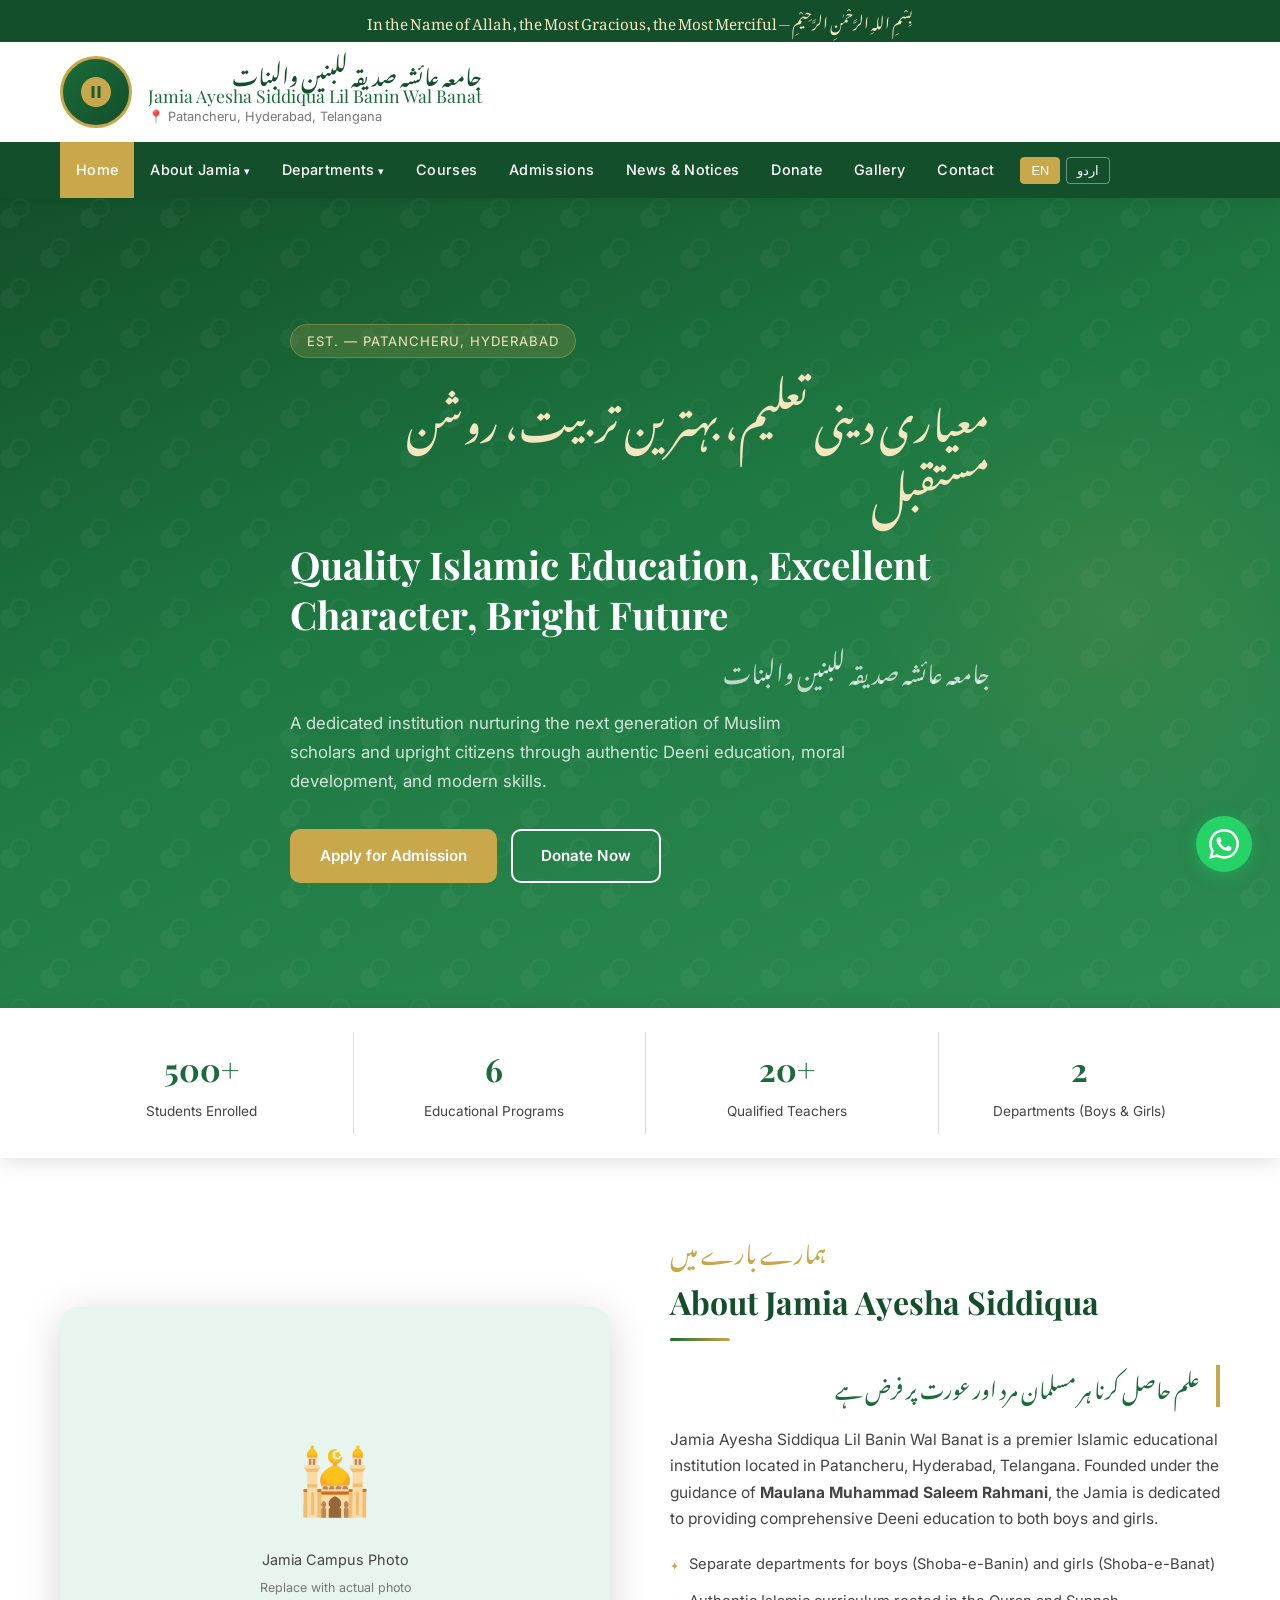
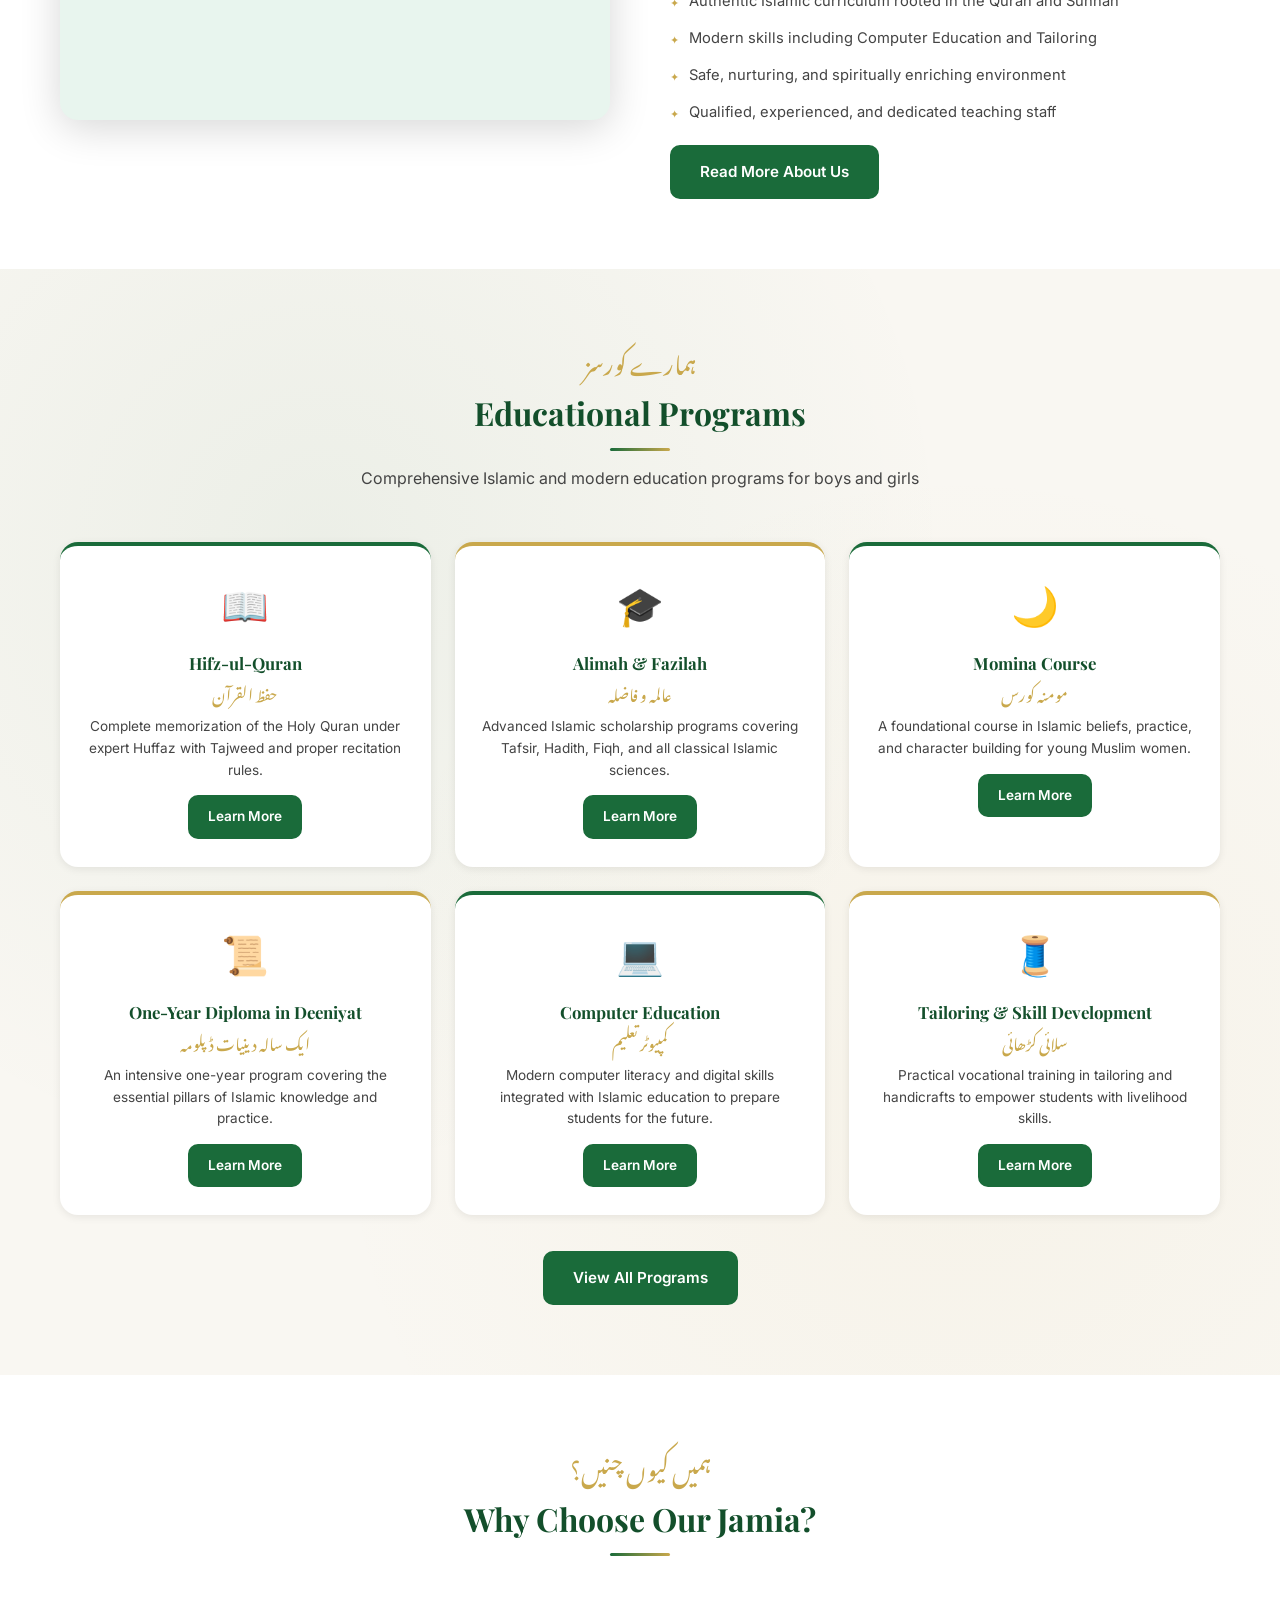
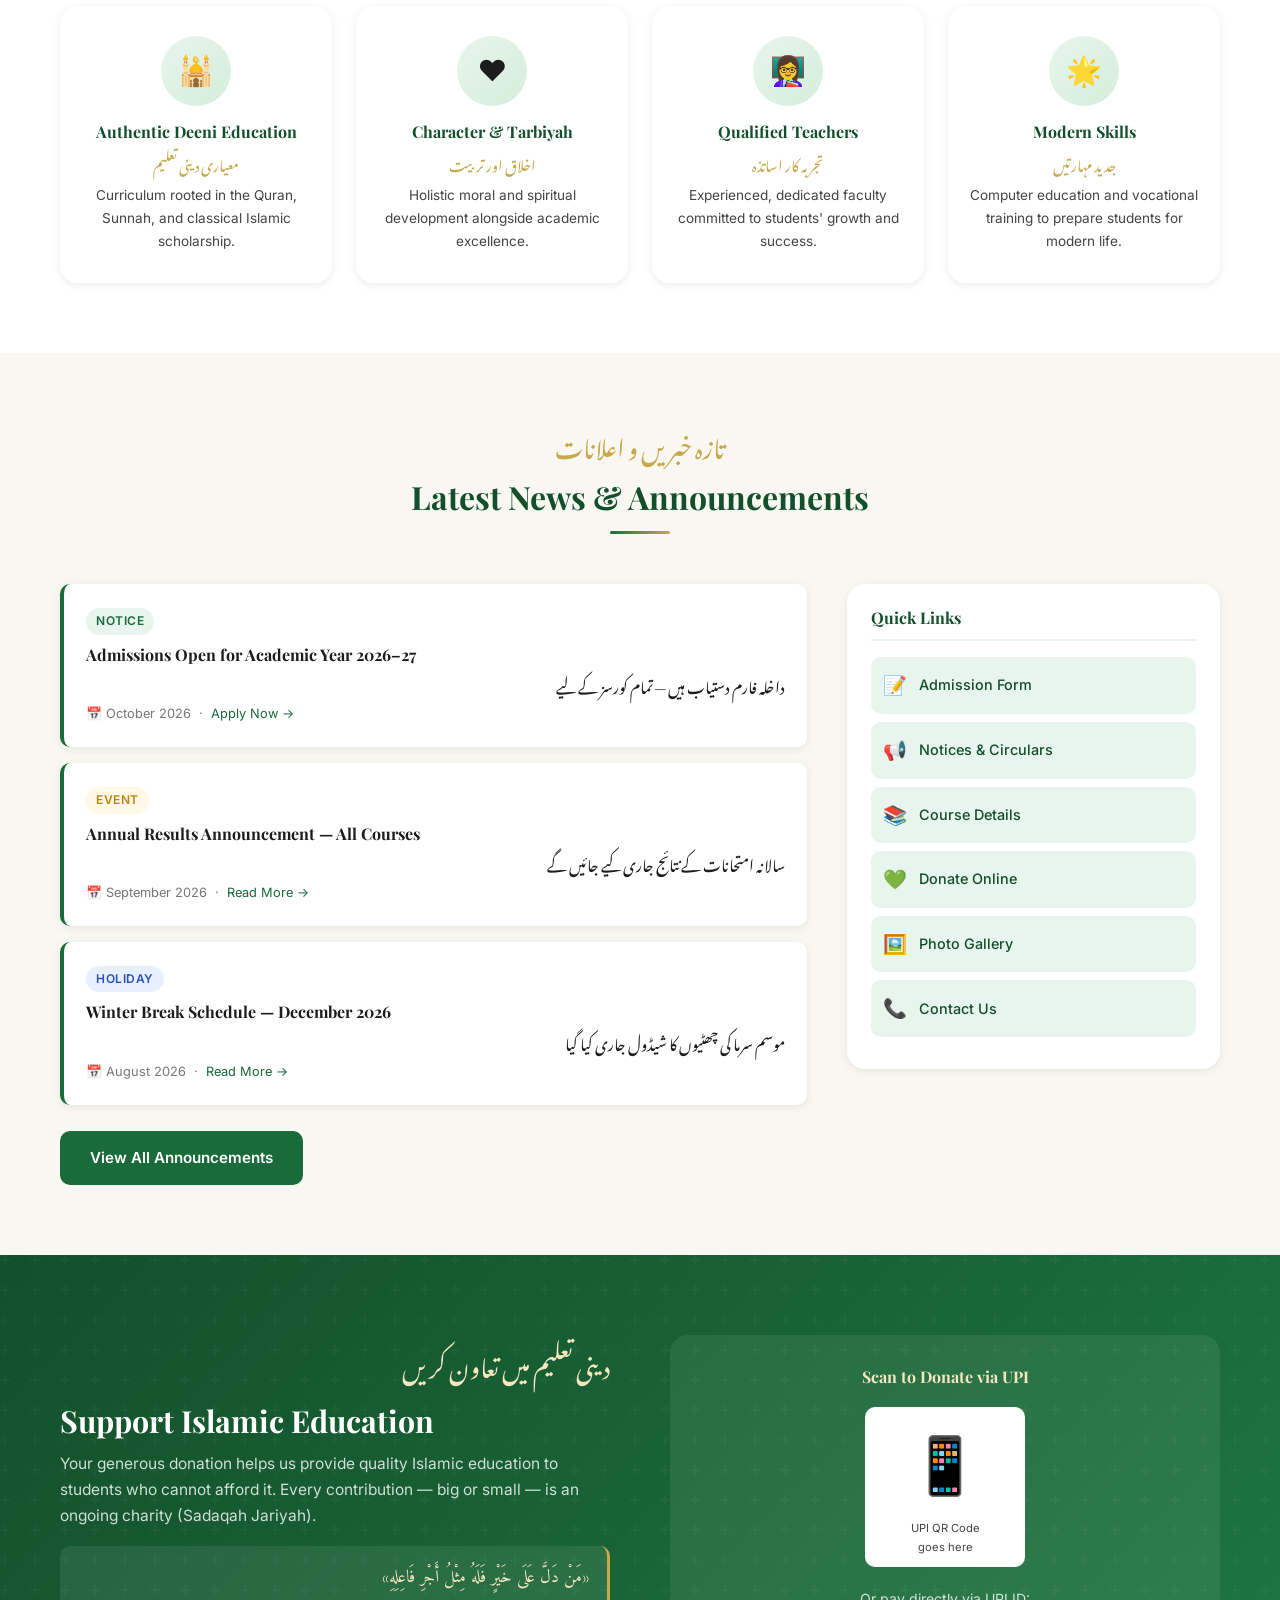
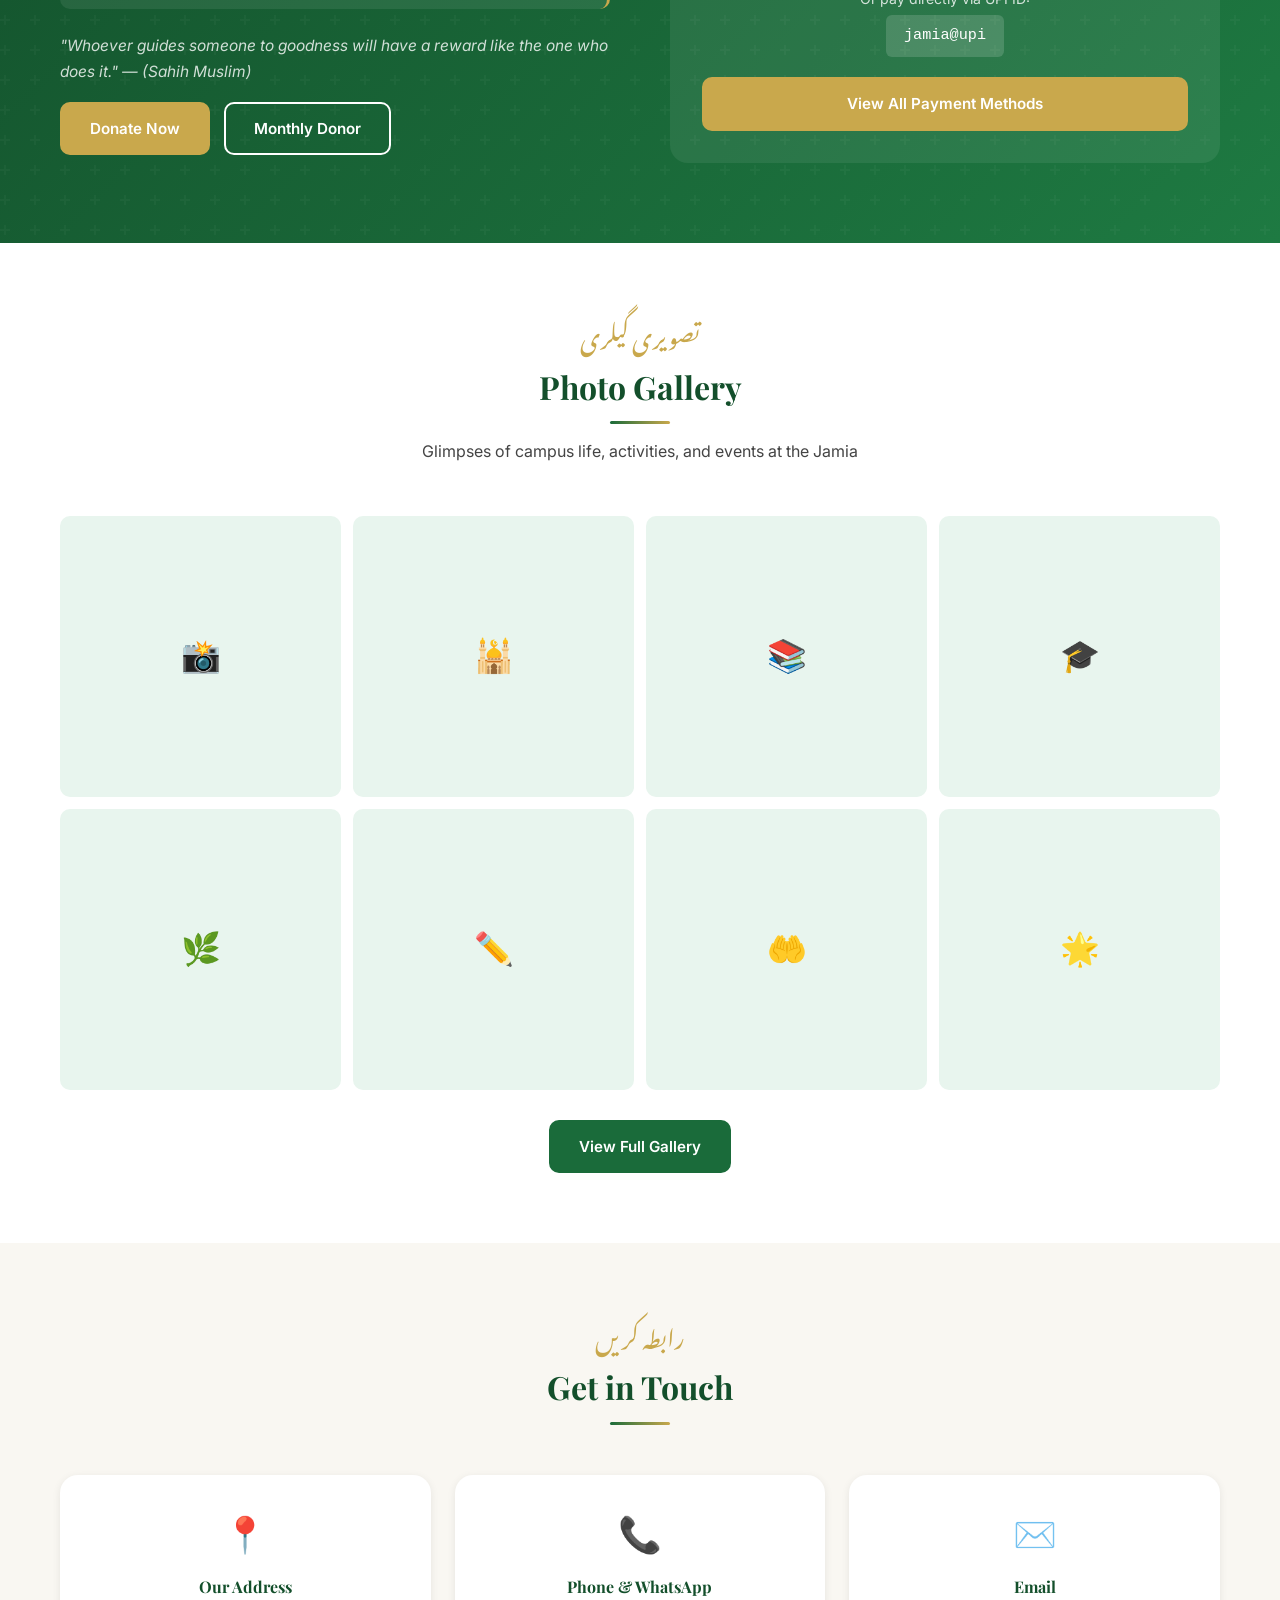
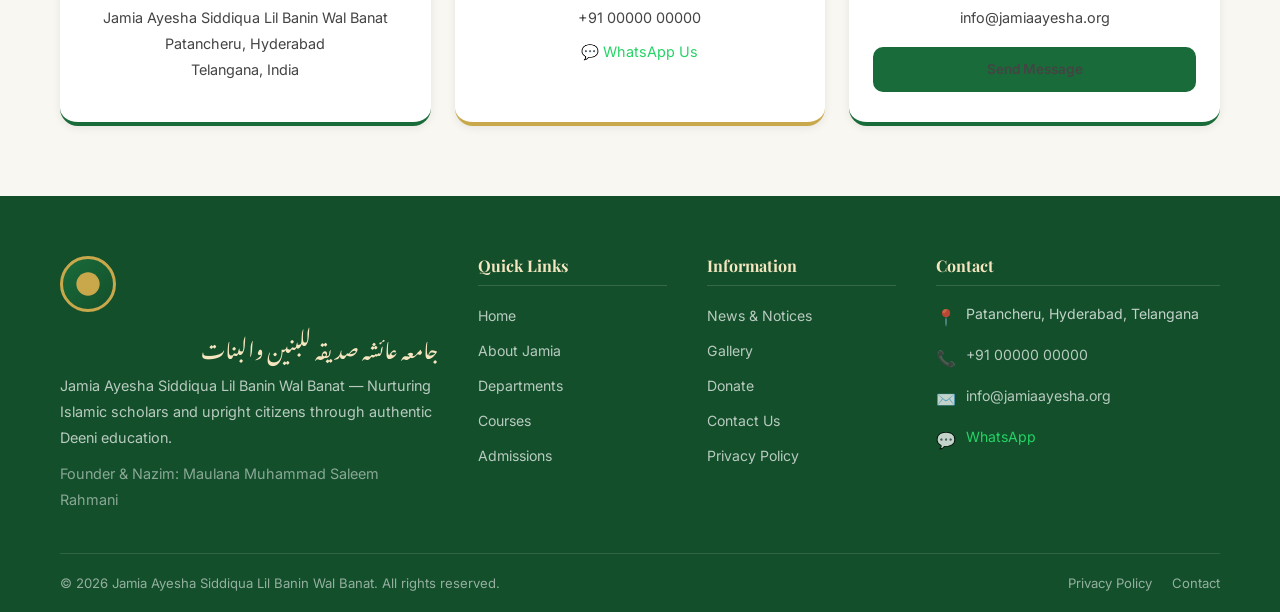
==== index.html @ 49579699 "feat: initial build — Jamia Ayesha Siddiqua complete static website" ====
<!DOCTYPE html>
<html lang="en">
<head>
  <meta charset="UTF-8" />
  <meta name="viewport" content="width=device-width, initial-scale=1.0" />
  <meta name="description" content="Jamia Ayesha Siddiqua Lil Banin Wal Banat — Islamic educational institution in Patancheru, Hyderabad, Telangana. Hifz, Alimah, Fazilah, Diploma courses for boys and girls." />
  <meta name="keywords" content="Jamia Ayesha Siddiqua, Islamic school Hyderabad, Hifz Quran, Alimah course, Fazilah, Patancheru madrasa" />
  <title>Jamia Ayesha Siddiqua | جامعہ عائشہ صدیقہ — Patancheru, Hyderabad</title>
  <link rel="stylesheet" href="css/style.css" />
  <style>
    /* ---- HERO ---- */
    .hero {
      min-height: 90vh;
      background: linear-gradient(160deg, var(--green-dark) 0%, #1e7a42 45%, #2d8a52 100%);
      display: flex;
      align-items: center;
      position: relative;
      overflow: hidden;
    }
    .hero::before {
      content: '';
      position: absolute;
      inset: 0;
      background-image: url("data:image/svg+xml,%3Csvg width='80' height='80' viewBox='0 0 80 80' xmlns='http://www.w3.org/2000/svg'%3E%3Cg fill='none' fill-rule='evenodd'%3E%3Cg fill='%23ffffff' fill-opacity='0.04'%3E%3Cpath d='M50 50c0-5.523 4.477-10 10-10s10 4.477 10 10-4.477 10-10 10c0 5.523-4.477 10-10 10s-10-4.477-10-10 4.477-10 10-10zM10 10c0-5.523 4.477-10 10-10s10 4.477 10 10-4.477 10-10 10c0 5.523-4.477 10-10 10S0 25.523 0 20s4.477-10 10-10zm10 8c4.418 0 8-3.582 8-8s-3.582-8-8-8-8 3.582-8 8 3.582 8 8 8zm40 40c4.418 0 8-3.582 8-8s-3.582-8-8-8-8 3.582-8 8 3.582 8 8 8z'/%3E%3C/g%3E%3C/g%3E%3C/svg%3E");
    }
    .hero-decor {
      position: absolute;
      right: -80px;
      top: 50%;
      transform: translateY(-50%);
      width: 500px;
      height: 500px;
      border-radius: 50%;
      background: radial-gradient(circle, rgba(201,168,76,0.12) 0%, transparent 70%);
      pointer-events: none;
    }
    .hero-content {
      position: relative;
      z-index: 1;
      max-width: 700px;
    }
    .hero-badge {
      display: inline-block;
      background: rgba(201,168,76,0.2);
      color: var(--gold-light);
      border: 1px solid rgba(201,168,76,0.4);
      padding: 5px 16px;
      border-radius: 20px;
      font-size: 0.82rem;
      letter-spacing: 1px;
      text-transform: uppercase;
      margin-bottom: 20px;
    }
    .hero-urdu {
      font-family: var(--font-urdu);
      font-size: clamp(1.6rem, 4vw, 2.6rem);
      color: var(--gold-light);
      direction: rtl;
      line-height: 1.8;
      display: block;
      margin-bottom: 12px;
    }
    .hero h1 {
      font-size: clamp(1.5rem, 3.5vw, 2.4rem);
      color: var(--white);
      margin-bottom: 8px;
      font-family: var(--font-heading);
    }
    .hero-name-urdu {
      font-family: var(--font-urdu);
      font-size: clamp(1.1rem, 2.5vw, 1.5rem);
      color: rgba(255,255,255,0.7);
      direction: rtl;
      display: block;
      margin-bottom: 20px;
    }
    .hero p {
      color: rgba(255,255,255,0.8);
      font-size: 1.05rem;
      margin-bottom: 32px;
      max-width: 560px;
      line-height: 1.75;
    }
    .hero-actions { display: flex; gap: 14px; flex-wrap: wrap; }

    /* ---- STATS BAR ---- */
    .stats-bar {
      background: var(--white);
      box-shadow: var(--shadow-md);
      padding: 24px 0;
      position: relative;
      z-index: 2;
    }
    .stats-grid {
      display: grid;
      grid-template-columns: repeat(4, 1fr);
      gap: 10px;
      text-align: center;
    }
    .stat-item { padding: 10px; }
    .stat-number {
      font-family: var(--font-heading);
      font-size: 2rem;
      color: var(--green);
      font-weight: 700;
      display: block;
    }
    .stat-label { font-size: 0.85rem; color: var(--text-mid); }
    .stat-item + .stat-item {
      border-left: 1px solid var(--border);
    }

    /* ---- ABOUT SNIPPET ---- */
    .about-grid {
      display: grid;
      grid-template-columns: 1fr 1fr;
      gap: 60px;
      align-items: center;
    }
    .about-img-wrap {
      border-radius: var(--radius-lg);
      overflow: hidden;
      box-shadow: var(--shadow-lg);
      aspect-ratio: 4/3;
      background: var(--green-light);
      display: flex;
      align-items: center;
      justify-content: center;
      position: relative;
    }
    .about-img-placeholder {
      text-align: center;
      color: var(--green);
    }
    .about-img-placeholder span { font-size: 4rem; display: block; margin-bottom: 12px; }
    .about-img-placeholder p { font-size: 0.9rem; color: var(--text-mid); }
    .about-text .urdu-quote {
      font-family: var(--font-urdu);
      font-size: 1.3rem;
      color: var(--green);
      direction: rtl;
      border-right: 4px solid var(--gold);
      padding-right: 16px;
      margin-bottom: 20px;
      line-height: 2;
    }
    .about-text h2 { margin-bottom: 16px; color: var(--green-dark); }
    .about-text p { color: var(--text-mid); margin-bottom: 16px; font-size: 0.97rem; }
    .about-points { margin: 20px 0; }
    .about-points li {
      display: flex;
      align-items: flex-start;
      gap: 10px;
      margin-bottom: 12px;
      font-size: 0.92rem;
      color: var(--text-mid);
    }
    .about-points li::before {
      content: '✦';
      color: var(--gold);
      font-size: 0.7rem;
      margin-top: 5px;
      flex-shrink: 0;
    }

    /* ---- COURSES ---- */
    .courses-grid {
      display: grid;
      grid-template-columns: repeat(3, 1fr);
      gap: 24px;
    }
    .course-card {
      background: var(--white);
      border-radius: var(--radius-lg);
      padding: 28px 24px;
      box-shadow: var(--shadow-sm);
      border-top: 4px solid var(--green);
      transition: transform var(--transition), box-shadow var(--transition);
      text-align: center;
    }
    .course-card:hover {
      transform: translateY(-6px);
      box-shadow: var(--shadow-md);
    }
    .course-card:nth-child(even) { border-top-color: var(--gold); }
    .course-icon {
      font-size: 2.4rem;
      margin-bottom: 14px;
      display: block;
    }
    .course-card h3 { font-size: 1.05rem; color: var(--green-dark); margin-bottom: 4px; }
    .course-card .urdu-name {
      font-family: var(--font-urdu);
      font-size: 1rem;
      color: var(--gold);
      direction: rtl;
      display: block;
      margin-bottom: 10px;
    }
    .course-card p { font-size: 0.85rem; color: var(--text-mid); line-height: 1.6; }

    /* ---- WHY CHOOSE US ---- */
    .why-grid {
      display: grid;
      grid-template-columns: repeat(4, 1fr);
      gap: 24px;
    }
    .why-card {
      text-align: center;
      padding: 30px 20px;
      border-radius: var(--radius-lg);
      background: var(--white);
      box-shadow: var(--shadow-sm);
      transition: transform var(--transition);
    }
    .why-card:hover { transform: translateY(-4px); }
    .why-icon {
      width: 70px;
      height: 70px;
      border-radius: 50%;
      background: linear-gradient(135deg, var(--green-light), #d4edda);
      display: flex;
      align-items: center;
      justify-content: center;
      margin: 0 auto 16px;
      font-size: 1.8rem;
    }
    .why-card h3 { font-size: 1rem; color: var(--green-dark); margin-bottom: 8px; }
    .why-card .urdu-label {
      font-family: var(--font-urdu);
      font-size: 0.9rem;
      color: var(--gold);
      direction: rtl;
      display: block;
      margin-bottom: 8px;
    }
    .why-card p { font-size: 0.85rem; color: var(--text-mid); }

    /* ---- UPDATES ---- */
    .updates-layout {
      display: grid;
      grid-template-columns: 2fr 1fr;
      gap: 40px;
      align-items: start;
    }
    .news-list { display: flex; flex-direction: column; gap: 16px; }
    .sidebar-box {
      background: var(--white);
      border-radius: var(--radius-lg);
      padding: 24px;
      box-shadow: var(--shadow-sm);
      position: sticky;
      top: 100px;
    }
    .sidebar-box h3 {
      font-size: 1rem;
      color: var(--green-dark);
      margin-bottom: 16px;
      padding-bottom: 10px;
      border-bottom: 2px solid var(--green-light);
    }
    .quick-link {
      display: flex;
      align-items: center;
      gap: 12px;
      padding: 12px;
      border-radius: var(--radius);
      margin-bottom: 8px;
      background: var(--green-light);
      color: var(--green-dark);
      font-size: 0.9rem;
      font-weight: 500;
      transition: all var(--transition);
    }
    .quick-link:hover { background: var(--green); color: var(--white); }
    .quick-link .ql-icon { font-size: 1.2rem; }

    /* ---- DONATION ---- */
    .donation-section {
      background: linear-gradient(135deg, var(--green-dark) 0%, #1e7a42 100%);
      padding: 80px 0;
      position: relative;
      overflow: hidden;
    }
    .donation-section::before {
      content: '';
      position: absolute;
      inset: 0;
      background-image: url("data:image/svg+xml,%3Csvg width='60' height='60' viewBox='0 0 60 60' xmlns='http://www.w3.org/2000/svg'%3E%3Cg fill='none' fill-rule='evenodd'%3E%3Cg fill='%23ffffff' fill-opacity='0.03'%3E%3Cpath d='M36 34v-4h-2v4h-4v2h4v4h2v-4h4v-2h-4zm0-30V0h-2v4h-4v2h4v4h2V6h4V4h-4zM6 34v-4H4v4H0v2h4v4h2v-4h4v-2H6zM6 4V0H4v4H0v2h4v4h2V6h4V4H6z'/%3E%3C/g%3E%3C/g%3E%3C/svg%3E");
    }
    .donation-inner {
      display: grid;
      grid-template-columns: 1fr 1fr;
      gap: 60px;
      align-items: center;
      position: relative;
    }
    .donation-text h2 { color: var(--white); font-size: 1.9rem; margin-bottom: 10px; }
    .donation-text .urdu-heading {
      font-family: var(--font-urdu);
      font-size: 1.5rem;
      color: var(--gold-light);
      direction: rtl;
      display: block;
      margin-bottom: 18px;
    }
    .donation-text p { color: rgba(255,255,255,0.8); margin-bottom: 16px; font-size: 0.97rem; }
    .donation-text .hadith {
      font-family: var(--font-arabic);
      font-size: 1.1rem;
      color: var(--gold-light);
      direction: rtl;
      background: rgba(255,255,255,0.08);
      padding: 14px 18px;
      border-radius: var(--radius);
      border-right: 3px solid var(--gold);
      margin-bottom: 24px;
      line-height: 2;
    }
    .donation-options {
      display: flex;
      flex-direction: column;
      align-items: center;
      gap: 20px;
      background: rgba(255,255,255,0.07);
      border-radius: var(--radius-lg);
      padding: 32px;
    }
    .donation-options h3 { color: var(--gold-light); font-size: 1rem; text-align: center; }
    .qr-box {
      width: 160px;
      height: 160px;
      background: var(--white);
      border-radius: var(--radius);
      display: flex;
      flex-direction: column;
      align-items: center;
      justify-content: center;
      padding: 10px;
      gap: 6px;
    }
    .qr-box span { font-size: 3.5rem; }
    .qr-box p { font-size: 0.7rem; color: var(--text-mid); text-align: center; }
    .upi-row {
      text-align: center;
      color: rgba(255,255,255,0.8);
      font-size: 0.88rem;
    }
    .upi-id-display {
      background: rgba(255,255,255,0.15);
      padding: 8px 18px;
      border-radius: 6px;
      font-size: 0.95rem;
      color: var(--white);
      display: inline-block;
      margin-top: 4px;
      font-family: monospace;
    }

    /* ---- GALLERY PREVIEW ---- */
    .gallery-preview {
      display: grid;
      grid-template-columns: repeat(4, 1fr);
      gap: 12px;
    }
    .gp-item {
      border-radius: var(--radius);
      overflow: hidden;
      aspect-ratio: 1;
      background: var(--green-light);
      display: flex;
      align-items: center;
      justify-content: center;
      font-size: 2rem;
      color: var(--green);
      transition: transform var(--transition);
    }
    .gp-item:hover { transform: scale(1.04); }

    /* ---- CONTACT SNIPPET ---- */
    .contact-grid {
      display: grid;
      grid-template-columns: repeat(3, 1fr);
      gap: 24px;
    }
    .contact-card {
      text-align: center;
      padding: 30px 24px;
      border-radius: var(--radius-lg);
      background: var(--white);
      box-shadow: var(--shadow-sm);
      border-bottom: 4px solid var(--green);
    }
    .contact-card:nth-child(2) { border-bottom-color: var(--gold); }
    .contact-icon { font-size: 2.2rem; margin-bottom: 12px; display: block; }
    .contact-card h3 { font-size: 1rem; color: var(--green-dark); margin-bottom: 8px; }
    .contact-card p, .contact-card a {
      font-size: 0.9rem;
      color: var(--text-mid);
      display: block;
      line-height: 1.8;
    }
    .contact-card a:hover { color: var(--green); }

    /* Responsive overrides */
    @media (max-width: 1024px) {
      .courses-grid { grid-template-columns: repeat(2, 1fr); }
      .why-grid { grid-template-columns: repeat(2, 1fr); }
      .gallery-preview { grid-template-columns: repeat(3, 1fr); }
    }
    @media (max-width: 768px) {
      .hero { min-height: auto; padding: 60px 0; }
      .stats-grid { grid-template-columns: repeat(2, 1fr); }
      .stat-item + .stat-item { border-left: none; }
      .stat-item:nth-child(odd) { border-right: 1px solid var(--border); }
      .about-grid { grid-template-columns: 1fr; }
      .about-img-wrap { aspect-ratio: 16/9; }
      .courses-grid { grid-template-columns: 1fr; }
      .why-grid { grid-template-columns: 1fr 1fr; }
      .updates-layout { grid-template-columns: 1fr; }
      .donation-inner { grid-template-columns: 1fr; }
      .gallery-preview { grid-template-columns: repeat(2, 1fr); }
      .contact-grid { grid-template-columns: 1fr; }
    }
    @media (max-width: 480px) {
      .hero-actions { flex-direction: column; }
      .stats-grid { grid-template-columns: 1fr 1fr; }
      .why-grid { grid-template-columns: 1fr; }
    }
  </style>
</head>
<body>

<!-- ============================================================
     SITE HEADER
     ============================================================ -->
<header class="site-header">
  <div class="header-top">
    <p>بِسْمِ اللهِ الرَّحْمٰنِ الرَّحِيْمِ — In the Name of Allah, the Most Gracious, the Most Merciful</p>
  </div>
  <div class="container">
    <div class="header-brand">
      <a href="index.html" class="brand-logo">
        <div class="logo-placeholder">
          <!-- Replace with: <img src="images/logo.png" alt="Jamia Logo" class="logo-img"> -->
          <svg viewBox="0 0 24 24" xmlns="http://www.w3.org/2000/svg">
            <path d="M12 2C6.48 2 2 6.48 2 12s4.48 10 10 10 10-4.48 10-10S17.52 2 12 2zm-1 14H9V8h2v8zm4 0h-2V8h2v8z"/>
          </svg>
        </div>
        <div class="brand-text">
          <span class="name-urdu">جامعہ عائشہ صدیقہ للبنین والبنات</span>
          <span class="name-en">Jamia Ayesha Siddiqua Lil Banin Wal Banat</span>
          <span class="location">📍 Patancheru, Hyderabad, Telangana</span>
        </div>
      </a>
    </div>
  </div>
  <nav class="main-nav">
    <div class="container nav-inner">
      <ul class="nav-list" id="navList">
        <li><a href="index.html" class="active">Home</a></li>
        <li class="has-dropdown">
          <a href="about.html">About Jamia</a>
          <ul class="dropdown">
            <li><a href="about.html#intro">Introduction</a></li>
            <li><a href="about.html#mission">Mission & Vision</a></li>
            <li><a href="about.html#leadership">Leadership</a></li>
          </ul>
        </li>
        <li class="has-dropdown">
          <a href="departments.html">Departments</a>
          <ul class="dropdown">
            <li><a href="departments.html#banin">Shoba-e-Banin (Boys)</a></li>
            <li><a href="departments.html#banat">Shoba-e-Banat (Girls)</a></li>
          </ul>
        </li>
        <li><a href="courses.html">Courses</a></li>
        <li><a href="admissions.html">Admissions</a></li>
        <li><a href="news.html">News & Notices</a></li>
        <li><a href="donations.html">Donate</a></li>
        <li><a href="gallery.html">Gallery</a></li>
        <li><a href="contact.html">Contact</a></li>
        <div class="lang-switcher">
          <button class="lang-btn active" onclick="setLang('en')">EN</button>
          <button class="lang-btn" onclick="setLang('ur')">اردو</button>
        </div>
      </ul>
      <button class="hamburger" id="hamburger" aria-label="Toggle menu">
        <span></span><span></span><span></span>
      </button>
    </div>
  </nav>
</header>

<!-- ============================================================
     HERO SECTION
     ============================================================ -->
<section class="hero">
  <div class="hero-decor"></div>
  <div class="container">
    <div class="hero-content">
      <span class="hero-badge">Est. — Patancheru, Hyderabad</span>
      <span class="hero-urdu">معیاری دینی تعلیم، بہترین تربیت، روشن مستقبل</span>
      <h1>Quality Islamic Education, Excellent Character, Bright Future</h1>
      <span class="hero-name-urdu">جامعہ عائشہ صدیقہ للبنین والبنات</span>
      <p>A dedicated institution nurturing the next generation of Muslim scholars and upright citizens through authentic Deeni education, moral development, and modern skills.</p>
      <div class="hero-actions">
        <a href="admissions.html" class="btn btn-gold">Apply for Admission</a>
        <a href="donations.html" class="btn btn-outline">Donate Now</a>
      </div>
    </div>
  </div>
</section>

<!-- ============================================================
     STATS BAR
     ============================================================ -->
<div class="stats-bar">
  <div class="container">
    <div class="stats-grid">
      <div class="stat-item">
        <span class="stat-number">500+</span>
        <span class="stat-label">Students Enrolled</span>
      </div>
      <div class="stat-item">
        <span class="stat-number">6</span>
        <span class="stat-label">Educational Programs</span>
      </div>
      <div class="stat-item">
        <span class="stat-number">20+</span>
        <span class="stat-label">Qualified Teachers</span>
      </div>
      <div class="stat-item">
        <span class="stat-number">2</span>
        <span class="stat-label">Departments (Boys & Girls)</span>
      </div>
    </div>
  </div>
</div>

<!-- ============================================================
     ABOUT SNIPPET
     ============================================================ -->
<section class="section">
  <div class="container">
    <div class="about-grid">
      <div class="about-img-wrap">
        <!-- Replace with: <img src="images/jamia-building.jpg" alt="Jamia Campus"> -->
        <div class="about-img-placeholder">
          <span>🕌</span>
          <p>Jamia Campus Photo</p>
          <small style="color:var(--text-light);margin-top:6px;font-size:0.78rem;">Replace with actual photo</small>
        </div>
      </div>
      <div class="about-text">
        <div class="section-header" style="text-align:left;margin-bottom:24px;">
          <span class="urdu-title">ہمارے بارے میں</span>
          <h2>About Jamia Ayesha Siddiqua</h2>
          <div class="divider" style="margin:14px 0;"></div>
        </div>
        <p class="urdu-quote">علم حاصل کرنا ہر مسلمان مرد اور عورت پر فرض ہے</p>
        <p>Jamia Ayesha Siddiqua Lil Banin Wal Banat is a premier Islamic educational institution located in Patancheru, Hyderabad, Telangana. Founded under the guidance of <strong>Maulana Muhammad Saleem Rahmani</strong>, the Jamia is dedicated to providing comprehensive Deeni education to both boys and girls.</p>
        <ul class="about-points">
          <li>Separate departments for boys (Shoba-e-Banin) and girls (Shoba-e-Banat)</li>
          <li>Authentic Islamic curriculum rooted in the Quran and Sunnah</li>
          <li>Modern skills including Computer Education and Tailoring</li>
          <li>Safe, nurturing, and spiritually enriching environment</li>
          <li>Qualified, experienced, and dedicated teaching staff</li>
        </ul>
        <a href="about.html" class="btn btn-primary">Read More About Us</a>
      </div>
    </div>
  </div>
</section>

<!-- ============================================================
     COURSES SECTION
     ============================================================ -->
<section class="section section-alt pattern-bg">
  <div class="container">
    <div class="section-header">
      <span class="urdu-title">ہمارے کورسز</span>
      <h2>Educational Programs</h2>
      <div class="divider"></div>
      <p>Comprehensive Islamic and modern education programs for boys and girls</p>
    </div>
    <div class="courses-grid">
      <div class="course-card">
        <span class="course-icon">📖</span>
        <h3>Hifz-ul-Quran</h3>
        <span class="urdu-name">حفظ القرآن</span>
        <p>Complete memorization of the Holy Quran under expert Huffaz with Tajweed and proper recitation rules.</p>
        <a href="courses.html#hifz" class="btn btn-primary" style="margin-top:14px;font-size:0.85rem;padding:8px 18px;">Learn More</a>
      </div>
      <div class="course-card">
        <span class="course-icon">🎓</span>
        <h3>Alimah & Fazilah</h3>
        <span class="urdu-name">عالمہ و فاضلہ</span>
        <p>Advanced Islamic scholarship programs covering Tafsir, Hadith, Fiqh, and all classical Islamic sciences.</p>
        <a href="courses.html#alimah" class="btn btn-primary" style="margin-top:14px;font-size:0.85rem;padding:8px 18px;">Learn More</a>
      </div>
      <div class="course-card">
        <span class="course-icon">🌙</span>
        <h3>Momina Course</h3>
        <span class="urdu-name">مومنہ کورس</span>
        <p>A foundational course in Islamic beliefs, practice, and character building for young Muslim women.</p>
        <a href="courses.html#momina" class="btn btn-primary" style="margin-top:14px;font-size:0.85rem;padding:8px 18px;">Learn More</a>
      </div>
      <div class="course-card">
        <span class="course-icon">📜</span>
        <h3>One-Year Diploma in Deeniyat</h3>
        <span class="urdu-name">ایک سالہ دینیات ڈپلومہ</span>
        <p>An intensive one-year program covering the essential pillars of Islamic knowledge and practice.</p>
        <a href="courses.html#diploma" class="btn btn-primary" style="margin-top:14px;font-size:0.85rem;padding:8px 18px;">Learn More</a>
      </div>
      <div class="course-card">
        <span class="course-icon">💻</span>
        <h3>Computer Education</h3>
        <span class="urdu-name">کمپیوٹر تعلیم</span>
        <p>Modern computer literacy and digital skills integrated with Islamic education to prepare students for the future.</p>
        <a href="courses.html#computer" class="btn btn-primary" style="margin-top:14px;font-size:0.85rem;padding:8px 18px;">Learn More</a>
      </div>
      <div class="course-card">
        <span class="course-icon">🧵</span>
        <h3>Tailoring & Skill Development</h3>
        <span class="urdu-name">سلائی کڑھائی</span>
        <p>Practical vocational training in tailoring and handicrafts to empower students with livelihood skills.</p>
        <a href="courses.html#tailoring" class="btn btn-primary" style="margin-top:14px;font-size:0.85rem;padding:8px 18px;">Learn More</a>
      </div>
    </div>
    <div style="text-align:center;margin-top:36px;">
      <a href="courses.html" class="btn btn-primary">View All Programs</a>
    </div>
  </div>
</section>

<!-- ============================================================
     WHY CHOOSE US
     ============================================================ -->
<section class="section">
  <div class="container">
    <div class="section-header">
      <span class="urdu-title">ہمیں کیوں چنیں؟</span>
      <h2>Why Choose Our Jamia?</h2>
      <div class="divider"></div>
    </div>
    <div class="why-grid">
      <div class="why-card">
        <div class="why-icon">🕌</div>
        <h3>Authentic Deeni Education</h3>
        <span class="urdu-label">معیاری دینی تعلیم</span>
        <p>Curriculum rooted in the Quran, Sunnah, and classical Islamic scholarship.</p>
      </div>
      <div class="why-card">
        <div class="why-icon">❤️</div>
        <h3>Character & Tarbiyah</h3>
        <span class="urdu-label">اخلاق اور تربیت</span>
        <p>Holistic moral and spiritual development alongside academic excellence.</p>
      </div>
      <div class="why-card">
        <div class="why-icon">👩‍🏫</div>
        <h3>Qualified Teachers</h3>
        <span class="urdu-label">تجربہ کار اساتذہ</span>
        <p>Experienced, dedicated faculty committed to students' growth and success.</p>
      </div>
      <div class="why-card">
        <div class="why-icon">🌟</div>
        <h3>Modern Skills</h3>
        <span class="urdu-label">جدید مہارتیں</span>
        <p>Computer education and vocational training to prepare students for modern life.</p>
      </div>
    </div>
  </div>
</section>

<!-- ============================================================
     LATEST UPDATES & QUICK LINKS
     ============================================================ -->
<section class="section section-alt">
  <div class="container">
    <div class="section-header">
      <span class="urdu-title">تازہ خبریں و اعلانات</span>
      <h2>Latest News & Announcements</h2>
      <div class="divider"></div>
    </div>
    <div class="updates-layout">
      <div class="news-list">
        <div class="news-card">
          <span class="badge badge-notice">Notice</span>
          <h3>Admissions Open for Academic Year 2026–27</h3>
          <p class="urdu" style="font-size:0.95rem;margin:6px 0;">داخلہ فارم دستیاب ہیں — تمام کورسز کے لیے</p>
          <p class="meta">📅 October 2026 &nbsp;·&nbsp; <a href="admissions.html">Apply Now →</a></p>
        </div>
        <div class="news-card">
          <span class="badge badge-event">Event</span>
          <h3>Annual Results Announcement — All Courses</h3>
          <p class="urdu" style="font-size:0.95rem;margin:6px 0;">سالانہ امتحانات کے نتائج جاری کیے جائیں گے</p>
          <p class="meta">📅 September 2026 &nbsp;·&nbsp; <a href="news.html">Read More →</a></p>
        </div>
        <div class="news-card">
          <span class="badge badge-result">Holiday</span>
          <h3>Winter Break Schedule — December 2026</h3>
          <p class="urdu" style="font-size:0.95rem;margin:6px 0;">موسم سرما کی چھٹیوں کا شیڈول جاری کیا گیا</p>
          <p class="meta">📅 August 2026 &nbsp;·&nbsp; <a href="news.html">Read More →</a></p>
        </div>
        <div style="margin-top:10px;">
          <a href="news.html" class="btn btn-primary">View All Announcements</a>
        </div>
      </div>
      <div>
        <div class="sidebar-box">
          <h3>Quick Links</h3>
          <a href="admissions.html" class="quick-link">
            <span class="ql-icon">📝</span> Admission Form
          </a>
          <a href="news.html" class="quick-link">
            <span class="ql-icon">📢</span> Notices & Circulars
          </a>
          <a href="courses.html" class="quick-link">
            <span class="ql-icon">📚</span> Course Details
          </a>
          <a href="donations.html" class="quick-link">
            <span class="ql-icon">💚</span> Donate Online
          </a>
          <a href="gallery.html" class="quick-link">
            <span class="ql-icon">🖼️</span> Photo Gallery
          </a>
          <a href="contact.html" class="quick-link">
            <span class="ql-icon">📞</span> Contact Us
          </a>
        </div>
      </div>
    </div>
  </div>
</section>

<!-- ============================================================
     DONATION SECTION
     ============================================================ -->
<section class="donation-section">
  <div class="container">
    <div class="donation-inner">
      <div class="donation-text">
        <span class="urdu-heading">دینی تعلیم میں تعاون کریں</span>
        <h2>Support Islamic Education</h2>
        <p>Your generous donation helps us provide quality Islamic education to students who cannot afford it. Every contribution — big or small — is an ongoing charity (Sadaqah Jariyah).</p>
        <p class="hadith">«مَنْ دَلَّ عَلَى خَيْرٍ فَلَهُ مِثْلُ أَجْرِ فَاعِلِهِ»</p>
        <p><em>"Whoever guides someone to goodness will have a reward like the one who does it." — (Sahih Muslim)</em></p>
        <div style="display:flex;gap:14px;flex-wrap:wrap;margin-top:8px;">
          <a href="donations.html" class="btn btn-gold">Donate Now</a>
          <a href="donations.html#monthly" class="btn btn-outline">Monthly Donor</a>
        </div>
      </div>
      <div class="donation-options">
        <h3>Scan to Donate via UPI</h3>
        <div class="qr-box">
          <!-- Replace this placeholder with actual QR code image:
               <img src="images/upi-qr.png" alt="UPI QR Code"> -->
          <span>📱</span>
          <p>UPI QR Code<br>goes here</p>
        </div>
        <div class="upi-row">
          <p>Or pay directly via UPI ID:</p>
          <span class="upi-id-display">jamia@upi</span>
          <!-- Replace with actual UPI ID -->
        </div>
        <a href="donations.html" class="btn btn-gold" style="width:100%;text-align:center;">View All Payment Methods</a>
      </div>
    </div>
  </div>
</section>

<!-- ============================================================
     GALLERY PREVIEW
     ============================================================ -->
<section class="section">
  <div class="container">
    <div class="section-header">
      <span class="urdu-title">تصویری گیلری</span>
      <h2>Photo Gallery</h2>
      <div class="divider"></div>
      <p>Glimpses of campus life, activities, and events at the Jamia</p>
    </div>
    <div class="gallery-preview">
      <!-- Replace spans with <img> tags once you have photos -->
      <div class="gp-item">📸</div>
      <div class="gp-item">🕌</div>
      <div class="gp-item">📚</div>
      <div class="gp-item">🎓</div>
      <div class="gp-item">🌿</div>
      <div class="gp-item">✏️</div>
      <div class="gp-item">🤲</div>
      <div class="gp-item">🌟</div>
    </div>
    <div style="text-align:center;margin-top:30px;">
      <a href="gallery.html" class="btn btn-primary">View Full Gallery</a>
    </div>
  </div>
</section>

<!-- ============================================================
     CONTACT SNIPPET
     ============================================================ -->
<section class="section section-alt">
  <div class="container">
    <div class="section-header">
      <span class="urdu-title">رابطہ کریں</span>
      <h2>Get in Touch</h2>
      <div class="divider"></div>
    </div>
    <div class="contact-grid">
      <div class="contact-card">
        <span class="contact-icon">📍</span>
        <h3>Our Address</h3>
        <p>Jamia Ayesha Siddiqua Lil Banin Wal Banat</p>
        <p>Patancheru, Hyderabad</p>
        <p>Telangana, India</p>
      </div>
      <div class="contact-card">
        <span class="contact-icon">📞</span>
        <h3>Phone & WhatsApp</h3>
        <a href="tel:+910000000000">+91 00000 00000</a>
        <a href="https://wa.me/910000000000" target="_blank" rel="noopener" style="color:#25D366;margin-top:8px;">
          💬 WhatsApp Us
        </a>
        <!-- Replace 0000000000 with actual number -->
      </div>
      <div class="contact-card">
        <span class="contact-icon">✉️</span>
        <h3>Email</h3>
        <a href="mailto:info@jamiaayesha.org">info@jamiaayesha.org</a>
        <!-- Replace with actual email -->
        <a href="contact.html" class="btn btn-primary" style="margin-top:16px;font-size:0.85rem;padding:8px 18px;">Send Message</a>
      </div>
    </div>
  </div>
</section>

<!-- ============================================================
     FOOTER
     ============================================================ -->
<footer class="site-footer">
  <div class="container">
    <div class="footer-grid">
      <div class="footer-brand">
        <div class="logo-placeholder" style="width:56px;height:56px;">
          <svg viewBox="0 0 24 24" style="width:28px;height:28px;fill:var(--gold);">
            <path d="M12 2C6.48 2 2 6.48 2 12s4.48 10 10 10 10-4.48 10-10S17.52 2 12 2z"/>
          </svg>
        </div>
        <span class="name-urdu" style="margin-top:10px;">جامعہ عائشہ صدیقہ للبنین والبنات</span>
        <p style="margin-top:10px;">Jamia Ayesha Siddiqua Lil Banin Wal Banat — Nurturing Islamic scholars and upright citizens through authentic Deeni education.</p>
        <p style="margin-top:10px;color:rgba(255,255,255,0.5);">Founder & Nazim: Maulana Muhammad Saleem Rahmani</p>
      </div>
      <div class="footer-col">
        <h4>Quick Links</h4>
        <ul>
          <li><a href="index.html">Home</a></li>
          <li><a href="about.html">About Jamia</a></li>
          <li><a href="departments.html">Departments</a></li>
          <li><a href="courses.html">Courses</a></li>
          <li><a href="admissions.html">Admissions</a></li>
        </ul>
      </div>
      <div class="footer-col">
        <h4>Information</h4>
        <ul>
          <li><a href="news.html">News & Notices</a></li>
          <li><a href="gallery.html">Gallery</a></li>
          <li><a href="donations.html">Donate</a></li>
          <li><a href="contact.html">Contact Us</a></li>
          <li><a href="privacy.html">Privacy Policy</a></li>
        </ul>
      </div>
      <div class="footer-col">
        <h4>Contact</h4>
        <div class="footer-contact-item">
          <span class="icon">📍</span>
          <span>Patancheru, Hyderabad, Telangana</span>
        </div>
        <div class="footer-contact-item">
          <span class="icon">📞</span>
          <a href="tel:+910000000000" style="color:rgba(255,255,255,0.7);">+91 00000 00000</a>
        </div>
        <div class="footer-contact-item">
          <span class="icon">✉️</span>
          <a href="mailto:info@jamiaayesha.org" style="color:rgba(255,255,255,0.7);">info@jamiaayesha.org</a>
        </div>
        <div class="footer-contact-item">
          <span class="icon">💬</span>
          <a href="https://wa.me/910000000000" target="_blank" rel="noopener" style="color:#25D366;">WhatsApp</a>
        </div>
      </div>
    </div>
    <div class="footer-bottom">
      <p>© 2026 Jamia Ayesha Siddiqua Lil Banin Wal Banat. All rights reserved.</p>
      <div class="footer-bottom-links">
        <a href="privacy.html">Privacy Policy</a>
        <a href="contact.html">Contact</a>
      </div>
    </div>
  </div>
</footer>

<!-- WhatsApp Floating Button -->
<a href="https://wa.me/910000000000" class="whatsapp-float" target="_blank" rel="noopener" aria-label="Chat on WhatsApp">
  <!-- Replace 0000000000 with actual number -->
  <svg viewBox="0 0 24 24" xmlns="http://www.w3.org/2000/svg">
    <path d="M17.472 14.382c-.297-.149-1.758-.867-2.03-.967-.273-.099-.471-.148-.67.15-.197.297-.767.966-.94 1.164-.173.199-.347.223-.644.075-.297-.15-1.255-.463-2.39-1.475-.883-.788-1.48-1.761-1.653-2.059-.173-.297-.018-.458.13-.606.134-.133.298-.347.446-.52.149-.174.198-.298.298-.497.099-.198.05-.371-.025-.52-.075-.149-.669-1.612-.916-2.207-.242-.579-.487-.5-.669-.51-.173-.008-.371-.01-.57-.01-.198 0-.52.074-.792.372-.272.297-1.04 1.016-1.04 2.479 0 1.462 1.065 2.875 1.213 3.074.149.198 2.096 3.2 5.077 4.487.709.306 1.262.489 1.694.625.712.227 1.36.195 1.871.118.571-.085 1.758-.719 2.006-1.413.248-.694.248-1.289.173-1.413-.074-.124-.272-.198-.57-.347m-5.421 7.403h-.004a9.87 9.87 0 01-5.031-1.378l-.361-.214-3.741.982.998-3.648-.235-.374a9.86 9.86 0 01-1.51-5.26c.001-5.45 4.436-9.884 9.888-9.884 2.64 0 5.122 1.03 6.988 2.898a9.825 9.825 0 012.893 6.994c-.003 5.45-4.437 9.884-9.885 9.884m8.413-18.297A11.815 11.815 0 0012.05 0C5.495 0 .16 5.335.157 11.892c0 2.096.547 4.142 1.588 5.945L.057 24l6.305-1.654a11.882 11.882 0 005.683 1.448h.005c6.554 0 11.89-5.335 11.893-11.893a11.821 11.821 0 00-3.48-8.413z"/>
  </svg>
</a>

<script src="js/main.js"></script>
</body>
</html>
---- css/style.css ----
/* ============================================================
   Jamia Ayesha Siddiqua — Main Stylesheet
   Colors: Green (#1a6b3a), White (#ffffff), Gold (#c9a84c)
   ============================================================ */

/* ---------- Google Fonts ---------- */
@import url('https://fonts.googleapis.com/css2?family=Amiri:ital,wght@0,400;0,700;1,400&family=Noto+Nastaliq+Urdu:wght@400;700&family=Playfair+Display:wght@600;700&family=Inter:wght@300;400;500;600&display=swap');

/* ---------- CSS Variables ---------- */
:root {
  --green:        #1a6b3a;
  --green-dark:   #134f2b;
  --green-light:  #e8f5ee;
  --gold:         #c9a84c;
  --gold-light:   #f5e6c0;
  --white:        #ffffff;
  --off-white:    #f9f7f2;
  --text-dark:    #1c1c1c;
  --text-mid:     #444444;
  --text-light:   #777777;
  --border:       #ddd;
  --shadow-sm:    0 2px 8px rgba(0,0,0,0.08);
  --shadow-md:    0 4px 20px rgba(0,0,0,0.12);
  --shadow-lg:    0 8px 40px rgba(0,0,0,0.16);
  --radius:       10px;
  --radius-lg:    18px;
  --transition:   0.3s ease;
  --font-en:      'Inter', sans-serif;
  --font-heading: 'Playfair Display', serif;
  --font-arabic:  'Amiri', serif;
  --font-urdu:    'Noto Nastaliq Urdu', 'Amiri', serif;
}

/* ---------- Reset & Base ---------- */
*, *::before, *::after { box-sizing: border-box; margin: 0; padding: 0; }

html { scroll-behavior: smooth; font-size: 16px; }

body {
  font-family: var(--font-en);
  color: var(--text-dark);
  background: var(--white);
  line-height: 1.7;
  overflow-x: hidden;
}

img { max-width: 100%; height: auto; display: block; }
a  { color: var(--green); text-decoration: none; transition: color var(--transition); }
a:hover { color: var(--gold); }
ul { list-style: none; }

.container {
  max-width: 1200px;
  margin: 0 auto;
  padding: 0 20px;
}

/* ---------- Typography ---------- */
h1, h2, h3, h4 {
  font-family: var(--font-heading);
  color: var(--text-dark);
  line-height: 1.3;
}

.urdu, .urdu * {
  font-family: var(--font-urdu);
  direction: rtl;
  text-align: right;
}

.arabic, .arabic * {
  font-family: var(--font-arabic);
  direction: rtl;
  text-align: right;
}

/* ---------- Section Utilities ---------- */
.section { padding: 70px 0; }
.section-alt { background: var(--off-white); }

.section-header {
  text-align: center;
  margin-bottom: 50px;
}
.section-header h2 {
  font-size: 2rem;
  color: var(--green-dark);
  margin-bottom: 10px;
}
.section-header .urdu-title {
  font-family: var(--font-urdu);
  font-size: 1.5rem;
  color: var(--gold);
  direction: rtl;
  display: block;
  margin-bottom: 12px;
}
.section-header p {
  color: var(--text-mid);
  max-width: 600px;
  margin: 0 auto;
}
.divider {
  width: 60px;
  height: 3px;
  background: linear-gradient(90deg, var(--green), var(--gold));
  margin: 14px auto;
  border-radius: 2px;
}

/* ---------- Buttons ---------- */
.btn {
  display: inline-block;
  padding: 12px 28px;
  border-radius: var(--radius);
  font-weight: 600;
  font-size: 0.95rem;
  cursor: pointer;
  transition: all var(--transition);
  border: 2px solid transparent;
  text-align: center;
}
.btn-primary {
  background: var(--green);
  color: var(--white);
  border-color: var(--green);
}
.btn-primary:hover {
  background: var(--green-dark);
  color: var(--white);
  transform: translateY(-2px);
  box-shadow: var(--shadow-md);
}
.btn-gold {
  background: var(--gold);
  color: var(--white);
  border-color: var(--gold);
}
.btn-gold:hover {
  background: #b8923e;
  color: var(--white);
  transform: translateY(-2px);
  box-shadow: var(--shadow-md);
}
.btn-outline {
  background: transparent;
  color: var(--white);
  border-color: var(--white);
}
.btn-outline:hover {
  background: var(--white);
  color: var(--green);
}

/* ============================================================
   HEADER & NAVIGATION
   ============================================================ */
.site-header {
  background: var(--white);
  box-shadow: var(--shadow-sm);
  position: sticky;
  top: 0;
  z-index: 1000;
}

/* Top bar */
.header-top {
  background: var(--green-dark);
  padding: 8px 0;
  text-align: center;
}
.header-top p {
  font-family: var(--font-urdu);
  color: var(--gold-light);
  font-size: 0.95rem;
  direction: rtl;
}

/* Logo row */
.header-brand {
  display: flex;
  align-items: center;
  justify-content: space-between;
  padding: 14px 0;
  gap: 20px;
}
.brand-logo {
  display: flex;
  align-items: center;
  gap: 16px;
  text-decoration: none;
}
.logo-img {
  width: 72px;
  height: 72px;
  border-radius: 50%;
  border: 3px solid var(--gold);
  object-fit: cover;
}
.logo-placeholder {
  width: 72px;
  height: 72px;
  border-radius: 50%;
  background: linear-gradient(135deg, var(--green), var(--green-dark));
  border: 3px solid var(--gold);
  display: flex;
  align-items: center;
  justify-content: center;
  flex-shrink: 0;
}
.logo-placeholder svg { width: 36px; height: 36px; fill: var(--gold); }
.brand-text { line-height: 1.2; }
.brand-text .name-urdu {
  font-family: var(--font-urdu);
  font-size: 1.4rem;
  color: var(--green-dark);
  direction: rtl;
  display: block;
}
.brand-text .name-en {
  font-family: var(--font-heading);
  font-size: 1.1rem;
  color: var(--green);
  display: block;
}
.brand-text .location {
  font-size: 0.8rem;
  color: var(--text-light);
}

/* Navbar */
.main-nav {
  background: var(--green-dark);
}
.nav-inner {
  display: flex;
  align-items: center;
  justify-content: space-between;
}
.nav-list {
  display: flex;
  align-items: center;
}
.nav-list > li {
  position: relative;
}
.nav-list > li > a {
  display: block;
  padding: 16px 16px;
  color: var(--white);
  font-size: 0.9rem;
  font-weight: 500;
  letter-spacing: 0.3px;
  transition: background var(--transition), color var(--transition);
  white-space: nowrap;
}
.nav-list > li > a:hover,
.nav-list > li > a.active {
  background: var(--gold);
  color: var(--white);
}

/* Dropdown */
.has-dropdown > a::after {
  content: ' ▾';
  font-size: 0.7rem;
}
.dropdown {
  display: none;
  position: absolute;
  top: 100%;
  left: 0;
  background: var(--white);
  min-width: 200px;
  box-shadow: var(--shadow-md);
  border-top: 3px solid var(--gold);
  border-radius: 0 0 var(--radius) var(--radius);
  z-index: 999;
}
.dropdown li a {
  display: block;
  padding: 11px 18px;
  color: var(--text-dark);
  font-size: 0.88rem;
  border-bottom: 1px solid #f0f0f0;
  transition: background var(--transition);
}
.dropdown li:last-child a { border-bottom: none; }
.dropdown li a:hover { background: var(--green-light); color: var(--green); }
.has-dropdown:hover .dropdown { display: block; }

/* Language switcher */
.lang-switcher {
  display: flex;
  gap: 6px;
  padding: 0 10px;
}
.lang-btn {
  background: transparent;
  border: 1px solid rgba(255,255,255,0.4);
  color: var(--white);
  padding: 5px 10px;
  border-radius: 4px;
  font-size: 0.8rem;
  cursor: pointer;
  transition: all var(--transition);
}
.lang-btn:hover, .lang-btn.active {
  background: var(--gold);
  border-color: var(--gold);
}

/* Hamburger */
.hamburger {
  display: none;
  flex-direction: column;
  gap: 5px;
  cursor: pointer;
  padding: 10px;
  background: none;
  border: none;
}
.hamburger span {
  display: block;
  width: 24px;
  height: 2px;
  background: var(--white);
  border-radius: 2px;
  transition: all var(--transition);
}
.hamburger.open span:nth-child(1) { transform: translateY(7px) rotate(45deg); }
.hamburger.open span:nth-child(2) { opacity: 0; }
.hamburger.open span:nth-child(3) { transform: translateY(-7px) rotate(-45deg); }

/* ============================================================
   FOOTER
   ============================================================ */
.site-footer {
  background: var(--green-dark);
  color: rgba(255,255,255,0.85);
  padding: 60px 0 0;
}
.footer-grid {
  display: grid;
  grid-template-columns: 2fr 1fr 1fr 1.5fr;
  gap: 40px;
  padding-bottom: 40px;
}
.footer-brand .logo-placeholder {
  margin-bottom: 16px;
}
.footer-brand p {
  font-size: 0.9rem;
  line-height: 1.8;
  color: rgba(255,255,255,0.7);
}
.footer-brand .name-urdu {
  font-family: var(--font-urdu);
  font-size: 1.3rem;
  color: var(--gold-light);
  direction: rtl;
  display: block;
  margin-bottom: 8px;
}
.footer-col h4 {
  color: var(--gold-light);
  font-size: 1rem;
  font-family: var(--font-heading);
  margin-bottom: 16px;
  padding-bottom: 8px;
  border-bottom: 1px solid rgba(255,255,255,0.15);
}
.footer-col ul li {
  margin-bottom: 8px;
}
.footer-col ul li a {
  color: rgba(255,255,255,0.7);
  font-size: 0.88rem;
  transition: color var(--transition);
}
.footer-col ul li a:hover { color: var(--gold-light); }
.footer-contact-item {
  display: flex;
  align-items: flex-start;
  gap: 10px;
  margin-bottom: 12px;
  font-size: 0.88rem;
  color: rgba(255,255,255,0.75);
}
.footer-contact-item .icon { font-size: 1rem; flex-shrink: 0; margin-top: 2px; }

.footer-bottom {
  border-top: 1px solid rgba(255,255,255,0.12);
  padding: 18px 0;
  display: flex;
  justify-content: space-between;
  align-items: center;
  flex-wrap: wrap;
  gap: 10px;
}
.footer-bottom p { font-size: 0.82rem; color: rgba(255,255,255,0.55); }
.footer-bottom-links { display: flex; gap: 20px; }
.footer-bottom-links a {
  font-size: 0.82rem;
  color: rgba(255,255,255,0.55);
}
.footer-bottom-links a:hover { color: var(--gold-light); }

/* ============================================================
   ISLAMIC GEOMETRIC PATTERN (CSS-only background)
   ============================================================ */
.pattern-bg {
  background-color: var(--off-white);
  background-image:
    radial-gradient(circle at 25% 25%, rgba(26,107,58,0.06) 0%, transparent 50%),
    radial-gradient(circle at 75% 75%, rgba(201,168,76,0.06) 0%, transparent 50%);
}

/* ============================================================
   PAGE HERO BANNER (inner pages)
   ============================================================ */
.page-hero {
  background: linear-gradient(135deg, var(--green-dark) 0%, var(--green) 60%, #2d8a52 100%);
  padding: 60px 0 50px;
  text-align: center;
  position: relative;
  overflow: hidden;
}
.page-hero::before {
  content: '';
  position: absolute;
  inset: 0;
  background-image: url("data:image/svg+xml,%3Csvg width='60' height='60' viewBox='0 0 60 60' xmlns='http://www.w3.org/2000/svg'%3E%3Cg fill='none' fill-rule='evenodd'%3E%3Cg fill='%23ffffff' fill-opacity='0.04'%3E%3Cpath d='M36 34v-4h-2v4h-4v2h4v4h2v-4h4v-2h-4zm0-30V0h-2v4h-4v2h4v4h2V6h4V4h-4zM6 34v-4H4v4H0v2h4v4h2v-4h4v-2H6zM6 4V0H4v4H0v2h4v4h2V6h4V4H6z'/%3E%3C/g%3E%3C/g%3E%3C/svg%3E");
}
.page-hero h1 {
  color: var(--white);
  font-size: 2.2rem;
  margin-bottom: 8px;
  position: relative;
}
.page-hero .urdu-heading {
  font-family: var(--font-urdu);
  font-size: 1.6rem;
  color: var(--gold-light);
  direction: rtl;
  display: block;
  margin-bottom: 14px;
  position: relative;
}
.page-hero p {
  color: rgba(255,255,255,0.8);
  max-width: 550px;
  margin: 0 auto;
  position: relative;
}
.breadcrumb {
  display: flex;
  justify-content: center;
  gap: 8px;
  margin-top: 16px;
  font-size: 0.85rem;
  color: rgba(255,255,255,0.6);
  position: relative;
}
.breadcrumb a { color: var(--gold-light); }
.breadcrumb span { color: rgba(255,255,255,0.4); }

/* ============================================================
   CARDS
   ============================================================ */
.card {
  background: var(--white);
  border-radius: var(--radius-lg);
  box-shadow: var(--shadow-sm);
  overflow: hidden;
  transition: transform var(--transition), box-shadow var(--transition);
}
.card:hover {
  transform: translateY(-5px);
  box-shadow: var(--shadow-md);
}
.card-icon {
  width: 60px;
  height: 60px;
  border-radius: 50%;
  background: var(--green-light);
  display: flex;
  align-items: center;
  justify-content: center;
  margin-bottom: 16px;
  font-size: 1.6rem;
}
.card-body { padding: 24px; }
.card-body h3 {
  font-size: 1.1rem;
  color: var(--green-dark);
  margin-bottom: 6px;
}
.card-body .urdu-label {
  font-family: var(--font-urdu);
  font-size: 1rem;
  color: var(--gold);
  direction: rtl;
  display: block;
  margin-bottom: 10px;
}
.card-body p { font-size: 0.9rem; color: var(--text-mid); }

/* ============================================================
   TABS (About page language switcher)
   ============================================================ */
.tabs {
  display: flex;
  gap: 4px;
  background: var(--green-light);
  padding: 6px;
  border-radius: var(--radius);
  margin-bottom: 30px;
  flex-wrap: wrap;
}
.tab-btn {
  flex: 1;
  padding: 10px 18px;
  background: transparent;
  border: none;
  border-radius: 6px;
  cursor: pointer;
  font-size: 0.9rem;
  font-weight: 500;
  color: var(--green-dark);
  transition: all var(--transition);
  min-width: 80px;
}
.tab-btn.active {
  background: var(--green);
  color: var(--white);
  box-shadow: var(--shadow-sm);
}
.tab-btn:hover:not(.active) { background: rgba(26,107,58,0.1); }
.tab-panel { display: none; }
.tab-panel.active { display: block; }

/* ============================================================
   FORMS
   ============================================================ */
.form-group {
  margin-bottom: 20px;
}
.form-group label {
  display: block;
  font-size: 0.9rem;
  font-weight: 500;
  color: var(--text-dark);
  margin-bottom: 6px;
}
.form-group input,
.form-group select,
.form-group textarea {
  width: 100%;
  padding: 11px 14px;
  border: 1.5px solid var(--border);
  border-radius: var(--radius);
  font-size: 0.95rem;
  font-family: var(--font-en);
  color: var(--text-dark);
  background: var(--white);
  transition: border-color var(--transition), box-shadow var(--transition);
  outline: none;
}
.form-group input:focus,
.form-group select:focus,
.form-group textarea:focus {
  border-color: var(--green);
  box-shadow: 0 0 0 3px rgba(26,107,58,0.1);
}
.form-grid { display: grid; grid-template-columns: 1fr 1fr; gap: 20px; }

/* ============================================================
   WHATSAPP FLOATING BUTTON
   ============================================================ */
.whatsapp-float {
  position: fixed;
  bottom: 28px;
  right: 28px;
  width: 56px;
  height: 56px;
  background: #25D366;
  border-radius: 50%;
  display: flex;
  align-items: center;
  justify-content: center;
  box-shadow: 0 4px 16px rgba(37,211,102,0.4);
  z-index: 9999;
  transition: transform var(--transition), box-shadow var(--transition);
}
.whatsapp-float:hover {
  transform: scale(1.1);
  box-shadow: 0 6px 24px rgba(37,211,102,0.5);
}
.whatsapp-float svg { width: 30px; height: 30px; fill: #fff; }

/* ============================================================
   NEWS / NOTICE CARDS
   ============================================================ */
.news-card {
  background: var(--white);
  border-radius: var(--radius);
  padding: 22px;
  box-shadow: var(--shadow-sm);
  border-left: 4px solid var(--green);
  transition: transform var(--transition);
}
.news-card:hover { transform: translateX(4px); }
.news-card .badge {
  display: inline-block;
  padding: 3px 10px;
  border-radius: 20px;
  font-size: 0.75rem;
  font-weight: 600;
  text-transform: uppercase;
  letter-spacing: 0.5px;
  margin-bottom: 10px;
}
.badge-notice  { background: #e8f5ee; color: var(--green); }
.badge-event   { background: #fff8e6; color: #b8860b; }
.badge-result  { background: #e8f0ff; color: #2a52be; }
.news-card h3  { font-size: 1rem; color: var(--text-dark); margin-bottom: 6px; }
.news-card .meta { font-size: 0.8rem; color: var(--text-light); }

/* ============================================================
   GALLERY
   ============================================================ */
.gallery-grid {
  display: grid;
  grid-template-columns: repeat(auto-fill, minmax(260px, 1fr));
  gap: 16px;
}
.gallery-item {
  border-radius: var(--radius);
  overflow: hidden;
  aspect-ratio: 4/3;
  background: var(--green-light);
  position: relative;
}
.gallery-item img {
  width: 100%; height: 100%;
  object-fit: cover;
  transition: transform 0.5s ease;
}
.gallery-item:hover img { transform: scale(1.06); }
.gallery-placeholder {
  width: 100%; height: 100%;
  display: flex;
  flex-direction: column;
  align-items: center;
  justify-content: center;
  color: var(--green);
  font-size: 0.85rem;
  gap: 8px;
}
.gallery-placeholder span { font-size: 2rem; }

/* ============================================================
   DONATION SECTION
   ============================================================ */
.donation-card {
  background: linear-gradient(135deg, var(--green-dark), var(--green));
  color: var(--white);
  border-radius: var(--radius-lg);
  padding: 40px;
  text-align: center;
}
.donation-card h2 {
  color: var(--white);
  font-size: 1.8rem;
  margin-bottom: 10px;
}
.donation-card .urdu-title {
  font-family: var(--font-urdu);
  font-size: 1.4rem;
  color: var(--gold-light);
  direction: rtl;
  display: block;
  margin-bottom: 16px;
}
.donation-card p { color: rgba(255,255,255,0.85); margin-bottom: 24px; }
.qr-placeholder {
  width: 160px;
  height: 160px;
  background: var(--white);
  border-radius: var(--radius);
  display: flex;
  align-items: center;
  justify-content: center;
  margin: 0 auto 20px;
  padding: 12px;
}
.qr-placeholder img { width: 100%; }
.upi-id {
  background: rgba(255,255,255,0.15);
  border-radius: var(--radius);
  padding: 10px 20px;
  font-size: 0.95rem;
  display: inline-block;
  margin-bottom: 20px;
  letter-spacing: 0.5px;
}

/* ============================================================
   RESPONSIVE
   ============================================================ */

/* Tablet */
@media (max-width: 1024px) {
  .footer-grid { grid-template-columns: 1fr 1fr; }
  .nav-list > li > a { padding: 16px 12px; font-size: 0.85rem; }
}

/* Mobile */
@media (max-width: 768px) {
  .section { padding: 50px 0; }
  .section-header h2 { font-size: 1.6rem; }
  .page-hero h1 { font-size: 1.6rem; }

  /* Header */
  .header-brand { flex-direction: column; align-items: flex-start; gap: 10px; padding: 12px 0; }
  .brand-logo { width: 100%; }

  /* Nav */
  .hamburger { display: flex; }
  .nav-inner { position: relative; padding: 0 10px; }
  .nav-list {
    display: none;
    flex-direction: column;
    width: 100%;
    background: var(--green-dark);
    position: absolute;
    top: 100%;
    left: 0;
    right: 0;
    z-index: 998;
    box-shadow: var(--shadow-md);
  }
  .nav-list.open { display: flex; }
  .nav-list > li { width: 100%; }
  .nav-list > li > a { padding: 14px 20px; border-bottom: 1px solid rgba(255,255,255,0.08); }
  .has-dropdown > a::after { float: right; }
  .dropdown {
    position: static;
    display: none;
    box-shadow: none;
    border-top: none;
    border-radius: 0;
    background: rgba(255,255,255,0.05);
  }
  .dropdown li a { color: rgba(255,255,255,0.8); padding-left: 36px; }
  .has-dropdown.open .dropdown { display: block; }
  .lang-switcher { padding: 10px 20px 14px; }

  /* Footer */
  .footer-grid { grid-template-columns: 1fr; }
  .footer-bottom { flex-direction: column; text-align: center; }

  /* Forms */
  .form-grid { grid-template-columns: 1fr; }
}

@media (max-width: 480px) {
  .tabs { flex-direction: column; }
  .tab-btn { text-align: center; }
  .btn { padding: 10px 20px; font-size: 0.9rem; }
  .donation-card { padding: 28px 20px; }
}
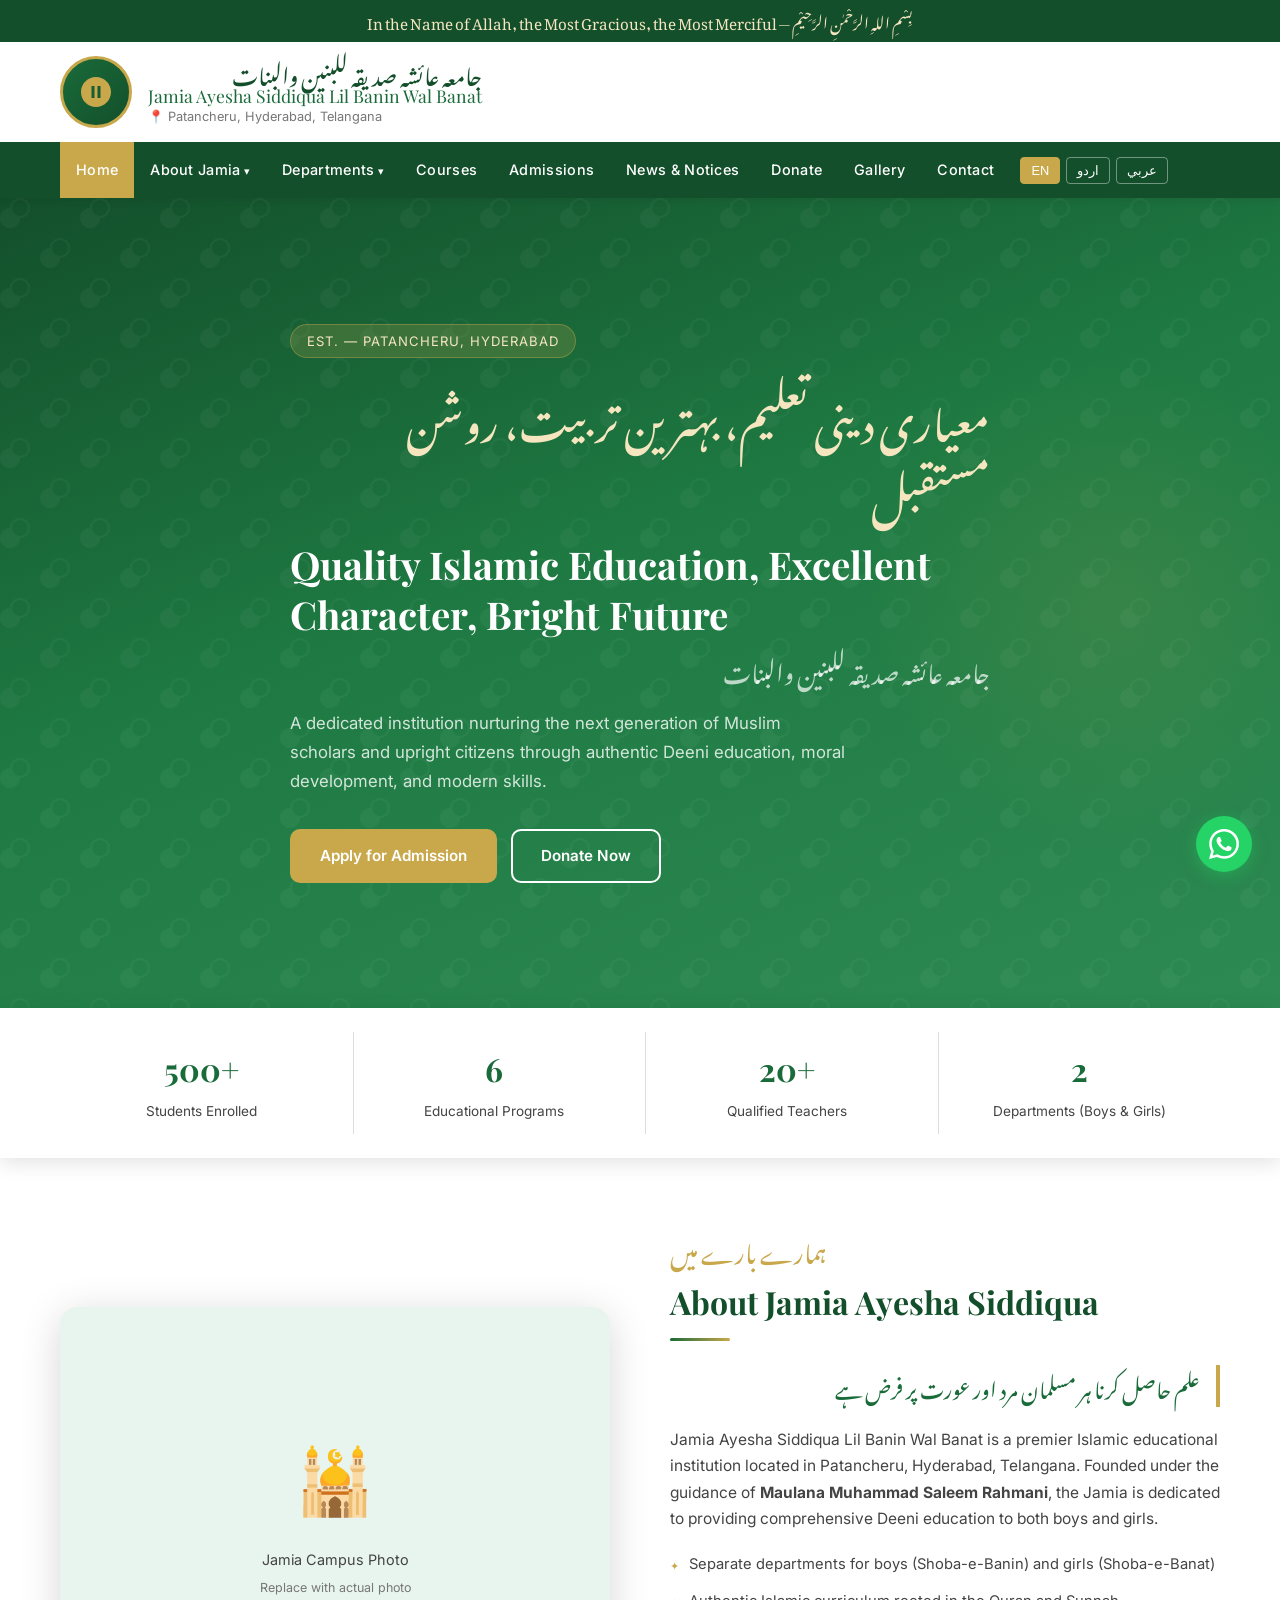
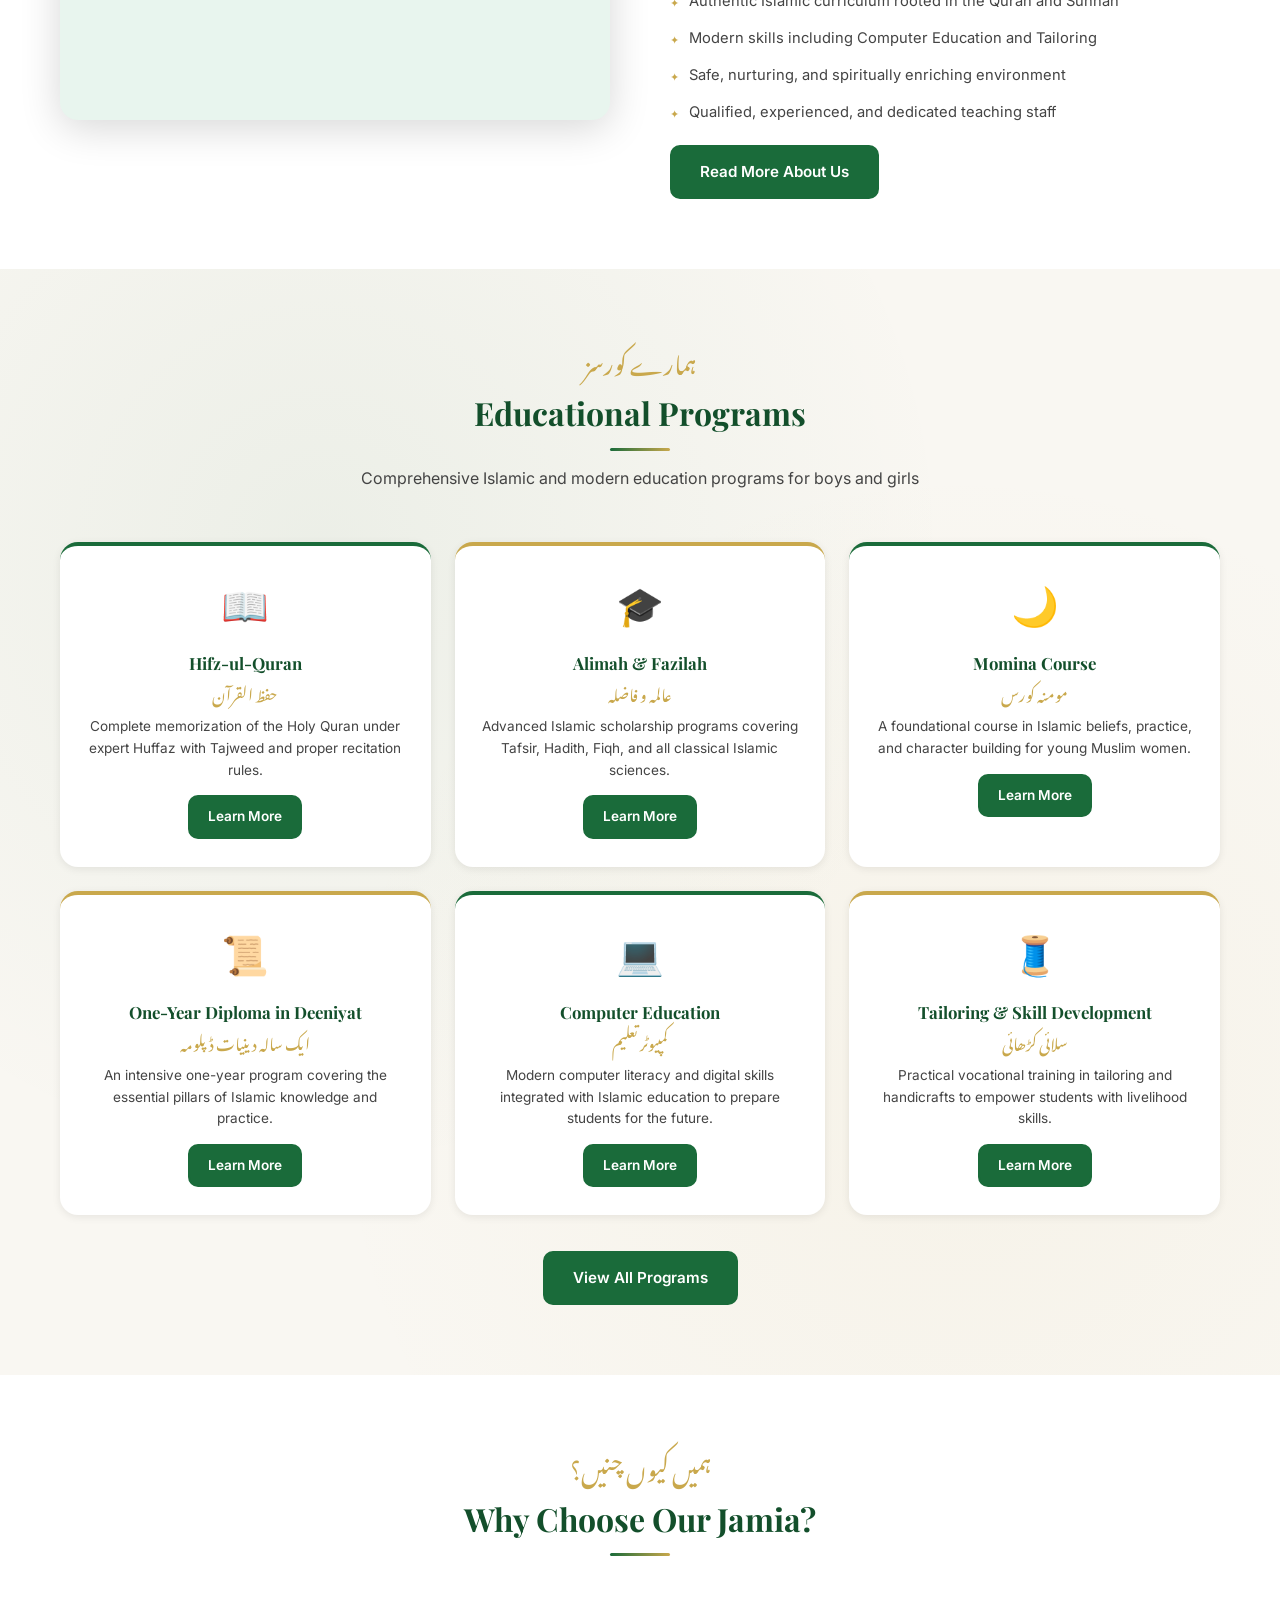
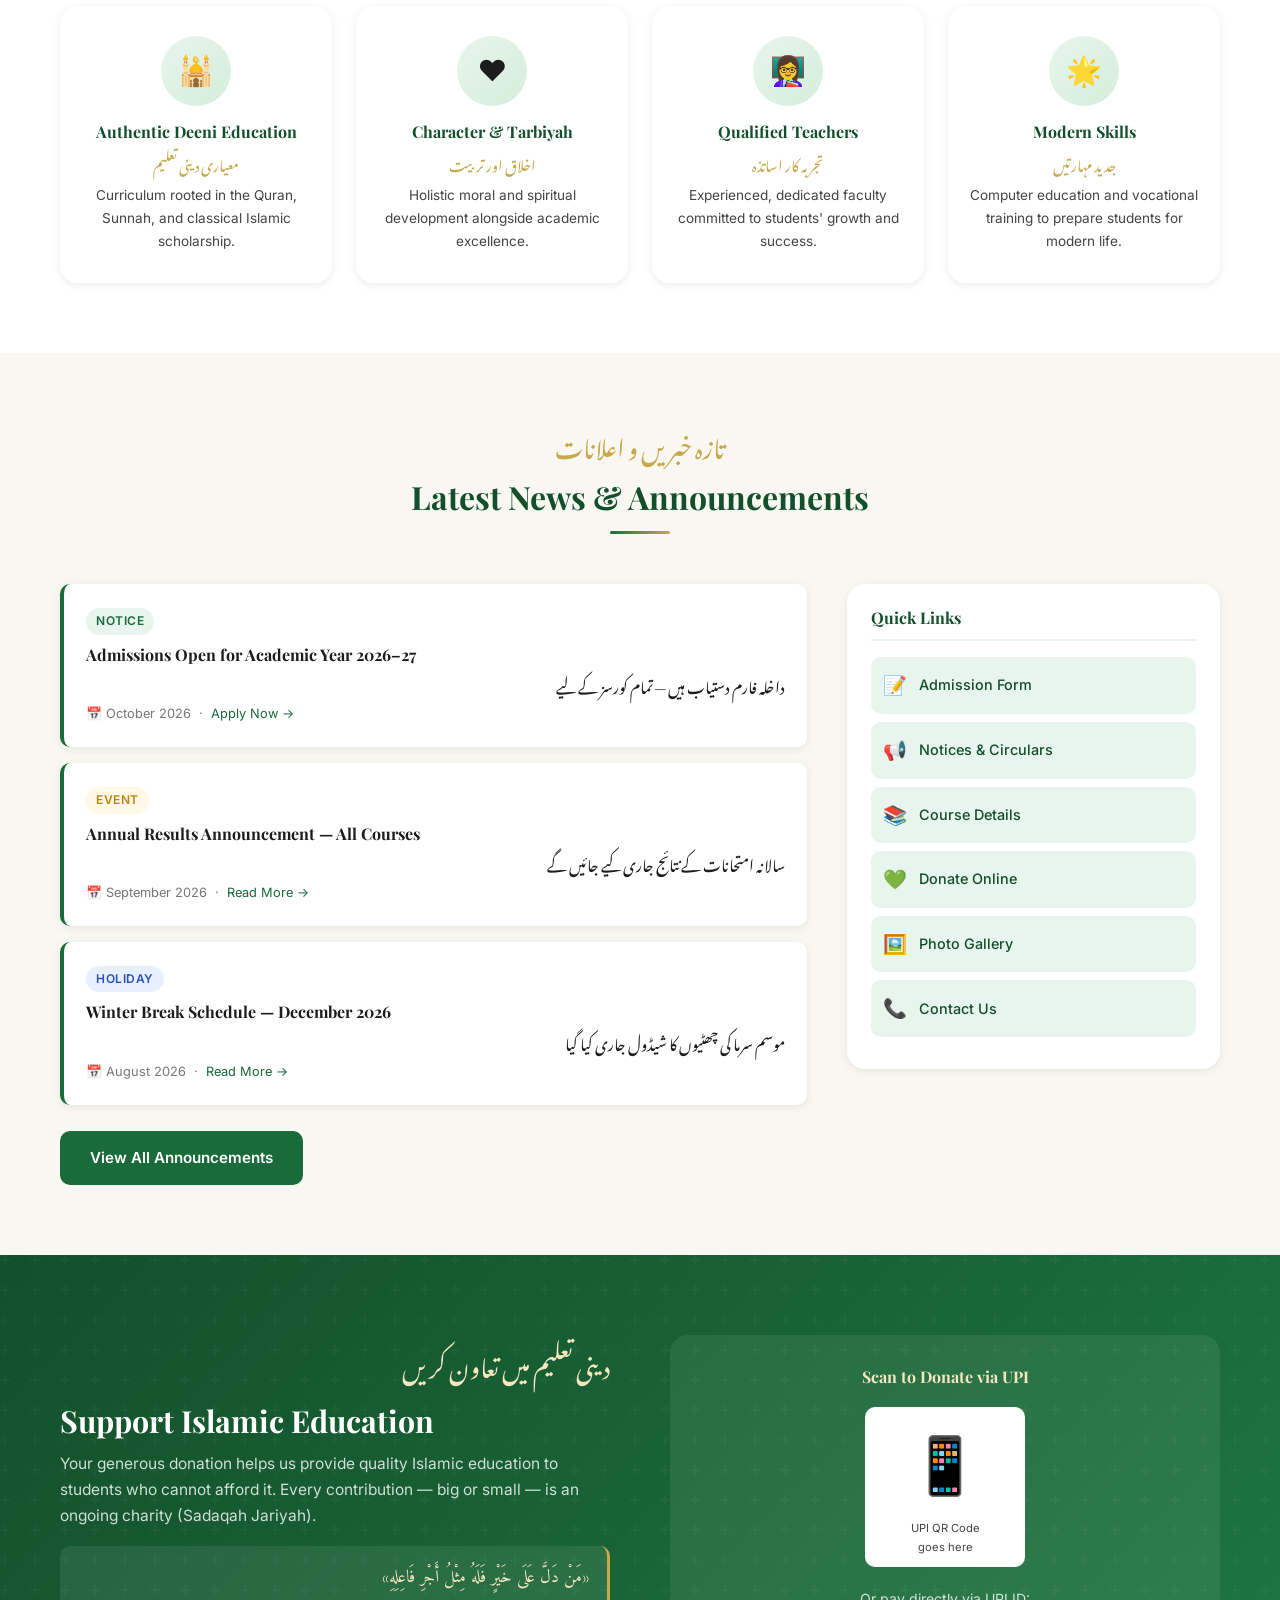
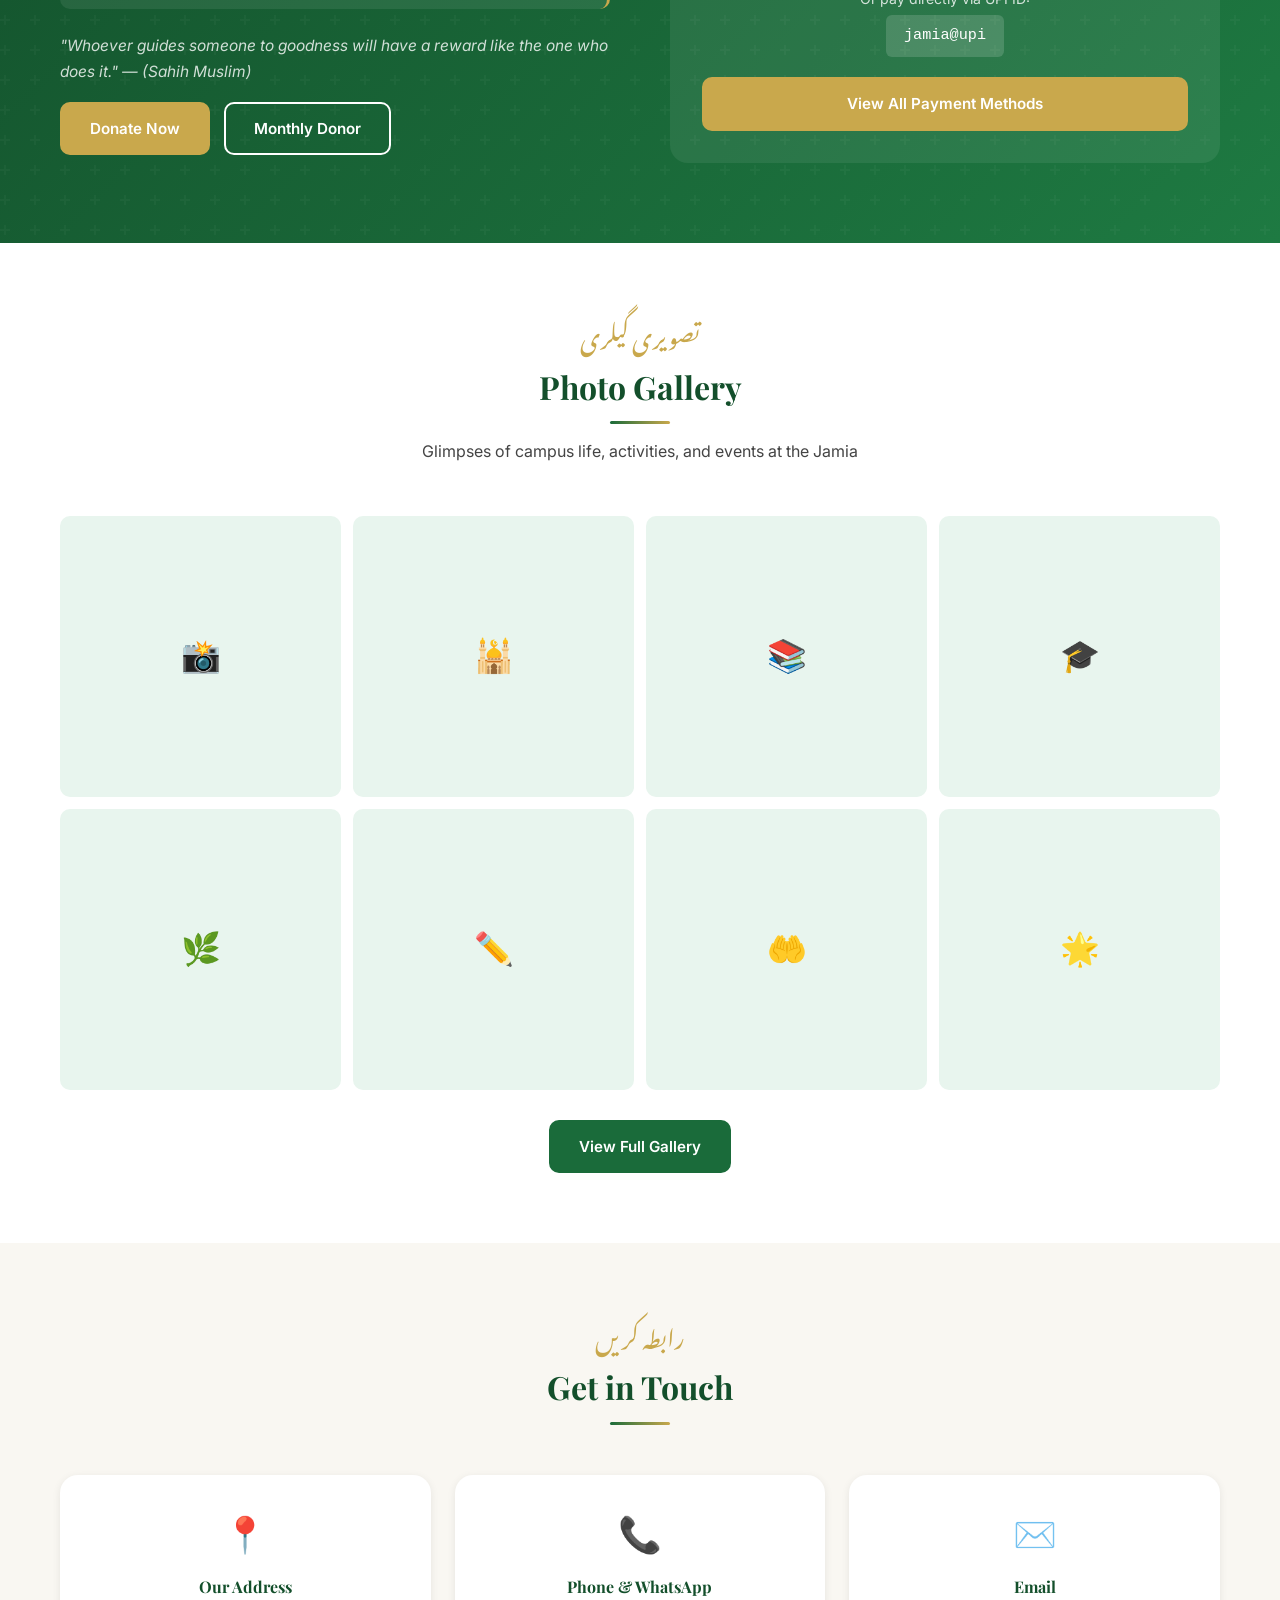
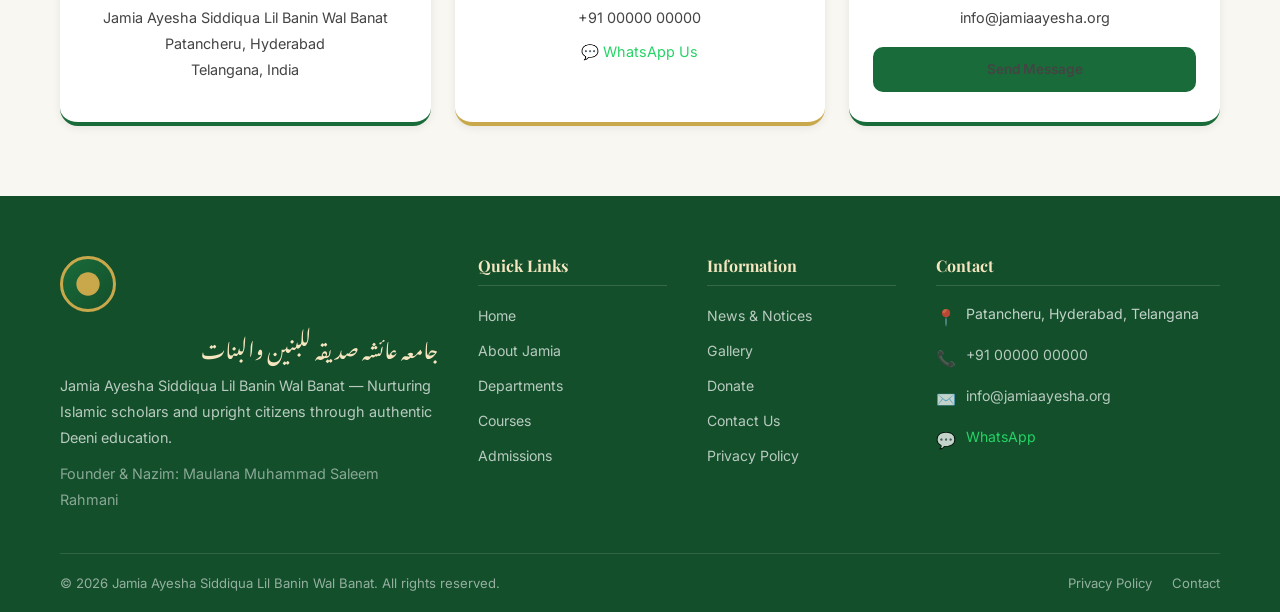
==== commit fb002de8: "feat: add full EN/UR/AR language switcher with data-i18n system across all pages" ====
--- a/index.html
+++ b/index.html
@@ -436,7 +436,7 @@
      ============================================================ -->
 <header class="site-header">
   <div class="header-top">
-    <p>بِسْمِ اللهِ الرَّحْمٰنِ الرَّحِيْمِ — In the Name of Allah, the Most Gracious, the Most Merciful</p>
+    <p data-i18n="bismillah">بِسْمِ اللهِ الرَّحْمٰنِ الرَّحِيْمِ — In the Name of Allah, the Most Gracious, the Most Merciful</p>
   </div>
   <div class="container">
     <div class="header-brand">
@@ -449,8 +449,8 @@
         </div>
         <div class="brand-text">
           <span class="name-urdu">جامعہ عائشہ صدیقہ للبنین والبنات</span>
-          <span class="name-en">Jamia Ayesha Siddiqua Lil Banin Wal Banat</span>
-          <span class="location">📍 Patancheru, Hyderabad, Telangana</span>
+          <span class="name-en" data-i18n="brand-name-en">Jamia Ayesha Siddiqua Lil Banin Wal Banat</span>
+          <span class="location" data-i18n="brand-location">📍 Patancheru, Hyderabad, Telangana</span>
         </div>
       </a>
     </div>
@@ -458,31 +458,32 @@
   <nav class="main-nav">
     <div class="container nav-inner">
       <ul class="nav-list" id="navList">
-        <li><a href="index.html" class="active">Home</a></li>
+        <li><a href="index.html" class="active" data-i18n="nav-home">Home</a></li>
         <li class="has-dropdown">
-          <a href="about.html">About Jamia</a>
+          <a href="about.html" data-i18n="nav-about">About Jamia</a>
           <ul class="dropdown">
-            <li><a href="about.html#intro">Introduction</a></li>
+            <li><a href="about.html#intro" data-i18n="nav-intro">Introduction</a></li>
             <li><a href="about.html#mission">Mission & Vision</a></li>
-            <li><a href="about.html#leadership">Leadership</a></li>
+            <li><a href="about.html#leadership" data-i18n="nav-leadership">Leadership</a></li>
           </ul>
         </li>
         <li class="has-dropdown">
-          <a href="departments.html">Departments</a>
+          <a href="departments.html" data-i18n="nav-departments">Departments</a>
           <ul class="dropdown">
-            <li><a href="departments.html#banin">Shoba-e-Banin (Boys)</a></li>
-            <li><a href="departments.html#banat">Shoba-e-Banat (Girls)</a></li>
+            <li><a href="departments.html#banin" data-i18n="nav-banin">Shoba-e-Banin (Boys)</a></li>
+            <li><a href="departments.html#banat" data-i18n="nav-banat">Shoba-e-Banat (Girls)</a></li>
           </ul>
         </li>
-        <li><a href="courses.html">Courses</a></li>
-        <li><a href="admissions.html">Admissions</a></li>
+        <li><a href="courses.html" data-i18n="nav-courses">Courses</a></li>
+        <li><a href="admissions.html" data-i18n="nav-admissions">Admissions</a></li>
         <li><a href="news.html">News & Notices</a></li>
-        <li><a href="donations.html">Donate</a></li>
-        <li><a href="gallery.html">Gallery</a></li>
-        <li><a href="contact.html">Contact</a></li>
+        <li><a href="donations.html" data-i18n="nav-donate">Donate</a></li>
+        <li><a href="gallery.html" data-i18n="nav-gallery">Gallery</a></li>
+        <li><a href="contact.html" data-i18n="nav-contact">Contact</a></li>
         <div class="lang-switcher">
-          <button class="lang-btn active" onclick="setLang('en')">EN</button>
-          <button class="lang-btn" onclick="setLang('ur')">اردو</button>
+          <button class="lang-btn active" data-lang="en" onclick="setLang('en')">EN</button>
+          <button class="lang-btn" data-lang="ur" onclick="setLang('ur')">اردو</button>
+          <button class="lang-btn" data-lang="ar" onclick="setLang('ar')">عربي</button>
         </div>
       </ul>
       <button class="hamburger" id="hamburger" aria-label="Toggle menu">
@@ -499,14 +500,14 @@
   <div class="hero-decor"></div>
   <div class="container">
     <div class="hero-content">
-      <span class="hero-badge">Est. — Patancheru, Hyderabad</span>
-      <span class="hero-urdu">معیاری دینی تعلیم، بہترین تربیت، روشن مستقبل</span>
-      <h1>Quality Islamic Education, Excellent Character, Bright Future</h1>
-      <span class="hero-name-urdu">جامعہ عائشہ صدیقہ للبنین والبنات</span>
-      <p>A dedicated institution nurturing the next generation of Muslim scholars and upright citizens through authentic Deeni education, moral development, and modern skills.</p>
+      <span class="hero-badge" data-i18n="hero-badge">Est. — Patancheru, Hyderabad</span>
+      <span class="hero-urdu" data-i18n="hero-urdu">معیاری دینی تعلیم، بہترین تربیت، روشن مستقبل</span>
+      <h1 data-i18n="hero-h1">Quality Islamic Education, Excellent Character, Bright Future</h1>
+      <span class="hero-name-urdu" data-i18n="hero-name">جامعہ عائشہ صدیقہ للبنین والبنات</span>
+      <p data-i18n="hero-desc">A dedicated institution nurturing the next generation of Muslim scholars and upright citizens through authentic Deeni education, moral development, and modern skills.</p>
       <div class="hero-actions">
-        <a href="admissions.html" class="btn btn-gold">Apply for Admission</a>
-        <a href="donations.html" class="btn btn-outline">Donate Now</a>
+        <a href="admissions.html" class="btn btn-gold" data-i18n="hero-btn-apply">Apply for Admission</a>
+        <a href="donations.html" class="btn btn-outline" data-i18n="hero-btn-donate">Donate Now</a>
       </div>
     </div>
   </div>
@@ -520,15 +521,15 @@
     <div class="stats-grid">
       <div class="stat-item">
         <span class="stat-number">500+</span>
-        <span class="stat-label">Students Enrolled</span>
+        <span class="stat-label" data-i18n="stat-students">Students Enrolled</span>
       </div>
       <div class="stat-item">
         <span class="stat-number">6</span>
-        <span class="stat-label">Educational Programs</span>
+        <span class="stat-label" data-i18n="stat-programs">Educational Programs</span>
       </div>
       <div class="stat-item">
         <span class="stat-number">20+</span>
-        <span class="stat-label">Qualified Teachers</span>
+        <span class="stat-label" data-i18n="stat-teachers">Qualified Teachers</span>
       </div>
       <div class="stat-item">
         <span class="stat-number">2</span>
@@ -554,20 +555,20 @@
       </div>
       <div class="about-text">
         <div class="section-header" style="text-align:left;margin-bottom:24px;">
-          <span class="urdu-title">ہمارے بارے میں</span>
-          <h2>About Jamia Ayesha Siddiqua</h2>
+          <span class="urdu-title" data-i18n="about-section-title">ہمارے بارے میں</span>
+          <h2 data-i18n="about-h2">About Jamia Ayesha Siddiqua</h2>
           <div class="divider" style="margin:14px 0;"></div>
         </div>
-        <p class="urdu-quote">علم حاصل کرنا ہر مسلمان مرد اور عورت پر فرض ہے</p>
+        <p class="urdu-quote" data-i18n="about-quote">علم حاصل کرنا ہر مسلمان مرد اور عورت پر فرض ہے</p>
         <p>Jamia Ayesha Siddiqua Lil Banin Wal Banat is a premier Islamic educational institution located in Patancheru, Hyderabad, Telangana. Founded under the guidance of <strong>Maulana Muhammad Saleem Rahmani</strong>, the Jamia is dedicated to providing comprehensive Deeni education to both boys and girls.</p>
         <ul class="about-points">
-          <li>Separate departments for boys (Shoba-e-Banin) and girls (Shoba-e-Banat)</li>
-          <li>Authentic Islamic curriculum rooted in the Quran and Sunnah</li>
-          <li>Modern skills including Computer Education and Tailoring</li>
-          <li>Safe, nurturing, and spiritually enriching environment</li>
-          <li>Qualified, experienced, and dedicated teaching staff</li>
+          <li data-i18n="about-li1">Separate departments for boys (Shoba-e-Banin) and girls (Shoba-e-Banat)</li>
+          <li data-i18n="about-li2">Authentic Islamic curriculum rooted in the Quran and Sunnah</li>
+          <li data-i18n="about-li3">Modern skills including Computer Education and Tailoring</li>
+          <li data-i18n="about-li4">Safe, nurturing, and spiritually enriching environment</li>
+          <li data-i18n="about-li5">Qualified, experienced, and dedicated teaching staff</li>
         </ul>
-        <a href="about.html" class="btn btn-primary">Read More About Us</a>
+        <a href="about.html" class="btn btn-primary" data-i18n="about-btn">Read More About Us</a>
       </div>
     </div>
   </div>
@@ -579,15 +580,15 @@
 <section class="section section-alt pattern-bg">
   <div class="container">
     <div class="section-header">
-      <span class="urdu-title">ہمارے کورسز</span>
-      <h2>Educational Programs</h2>
+      <span class="urdu-title" data-i18n="courses-section-title">ہمارے کورسز</span>
+      <h2 data-i18n="courses-h2">Educational Programs</h2>
       <div class="divider"></div>
-      <p>Comprehensive Islamic and modern education programs for boys and girls</p>
+      <p data-i18n="courses-sub">Comprehensive Islamic and modern education programs for boys and girls</p>
     </div>
     <div class="courses-grid">
       <div class="course-card">
         <span class="course-icon">📖</span>
-        <h3>Hifz-ul-Quran</h3>
+        <h3 data-i18n="course1-h3">Hifz-ul-Quran</h3>
         <span class="urdu-name">حفظ القرآن</span>
         <p>Complete memorization of the Holy Quran under expert Huffaz with Tajweed and proper recitation rules.</p>
         <a href="courses.html#hifz" class="btn btn-primary" style="margin-top:14px;font-size:0.85rem;padding:8px 18px;">Learn More</a>
@@ -601,21 +602,21 @@
       </div>
       <div class="course-card">
         <span class="course-icon">🌙</span>
-        <h3>Momina Course</h3>
+        <h3 data-i18n="course3-h3">Momina Course</h3>
         <span class="urdu-name">مومنہ کورس</span>
         <p>A foundational course in Islamic beliefs, practice, and character building for young Muslim women.</p>
         <a href="courses.html#momina" class="btn btn-primary" style="margin-top:14px;font-size:0.85rem;padding:8px 18px;">Learn More</a>
       </div>
       <div class="course-card">
         <span class="course-icon">📜</span>
-        <h3>One-Year Diploma in Deeniyat</h3>
+        <h3 data-i18n="course4-h3">One-Year Diploma in Deeniyat</h3>
         <span class="urdu-name">ایک سالہ دینیات ڈپلومہ</span>
         <p>An intensive one-year program covering the essential pillars of Islamic knowledge and practice.</p>
         <a href="courses.html#diploma" class="btn btn-primary" style="margin-top:14px;font-size:0.85rem;padding:8px 18px;">Learn More</a>
       </div>
       <div class="course-card">
         <span class="course-icon">💻</span>
-        <h3>Computer Education</h3>
+        <h3 data-i18n="course5-h3">Computer Education</h3>
         <span class="urdu-name">کمپیوٹر تعلیم</span>
         <p>Modern computer literacy and digital skills integrated with Islamic education to prepare students for the future.</p>
         <a href="courses.html#computer" class="btn btn-primary" style="margin-top:14px;font-size:0.85rem;padding:8px 18px;">Learn More</a>
@@ -629,7 +630,7 @@
       </div>
     </div>
     <div style="text-align:center;margin-top:36px;">
-      <a href="courses.html" class="btn btn-primary">View All Programs</a>
+      <a href="courses.html" class="btn btn-primary" data-i18n="courses-btn">View All Programs</a>
     </div>
   </div>
 </section>
@@ -640,14 +641,14 @@
 <section class="section">
   <div class="container">
     <div class="section-header">
-      <span class="urdu-title">ہمیں کیوں چنیں؟</span>
-      <h2>Why Choose Our Jamia?</h2>
+      <span class="urdu-title" data-i18n="why-section-title">ہمیں کیوں چنیں؟</span>
+      <h2 data-i18n="why-h2">Why Choose Our Jamia?</h2>
       <div class="divider"></div>
     </div>
     <div class="why-grid">
       <div class="why-card">
         <div class="why-icon">🕌</div>
-        <h3>Authentic Deeni Education</h3>
+        <h3 data-i18n="why1-h3">Authentic Deeni Education</h3>
         <span class="urdu-label">معیاری دینی تعلیم</span>
         <p>Curriculum rooted in the Quran, Sunnah, and classical Islamic scholarship.</p>
       </div>
@@ -659,13 +660,13 @@
       </div>
       <div class="why-card">
         <div class="why-icon">👩‍🏫</div>
-        <h3>Qualified Teachers</h3>
+        <h3 data-i18n="why3-h3">Qualified Teachers</h3>
         <span class="urdu-label">تجربہ کار اساتذہ</span>
         <p>Experienced, dedicated faculty committed to students' growth and success.</p>
       </div>
       <div class="why-card">
         <div class="why-icon">🌟</div>
-        <h3>Modern Skills</h3>
+        <h3 data-i18n="why4-h3">Modern Skills</h3>
         <span class="urdu-label">جدید مہارتیں</span>
         <p>Computer education and vocational training to prepare students for modern life.</p>
       </div>
@@ -687,29 +688,29 @@
       <div class="news-list">
         <div class="news-card">
           <span class="badge badge-notice">Notice</span>
-          <h3>Admissions Open for Academic Year 2026–27</h3>
+          <h3 data-i18n="news1-h3">Admissions Open for Academic Year 2026–27</h3>
           <p class="urdu" style="font-size:0.95rem;margin:6px 0;">داخلہ فارم دستیاب ہیں — تمام کورسز کے لیے</p>
           <p class="meta">📅 October 2026 &nbsp;·&nbsp; <a href="admissions.html">Apply Now →</a></p>
         </div>
         <div class="news-card">
           <span class="badge badge-event">Event</span>
-          <h3>Annual Results Announcement — All Courses</h3>
+          <h3 data-i18n="news2-h3">Annual Results Announcement — All Courses</h3>
           <p class="urdu" style="font-size:0.95rem;margin:6px 0;">سالانہ امتحانات کے نتائج جاری کیے جائیں گے</p>
           <p class="meta">📅 September 2026 &nbsp;·&nbsp; <a href="news.html">Read More →</a></p>
         </div>
         <div class="news-card">
           <span class="badge badge-result">Holiday</span>
-          <h3>Winter Break Schedule — December 2026</h3>
+          <h3 data-i18n="news3-h3">Winter Break Schedule — December 2026</h3>
           <p class="urdu" style="font-size:0.95rem;margin:6px 0;">موسم سرما کی چھٹیوں کا شیڈول جاری کیا گیا</p>
           <p class="meta">📅 August 2026 &nbsp;·&nbsp; <a href="news.html">Read More →</a></p>
         </div>
         <div style="margin-top:10px;">
-          <a href="news.html" class="btn btn-primary">View All Announcements</a>
+          <a href="news.html" class="btn btn-primary" data-i18n="news-all-btn">View All Announcements</a>
         </div>
       </div>
       <div>
         <div class="sidebar-box">
-          <h3>Quick Links</h3>
+          <h3 data-i18n="ql-title">Quick Links</h3>
           <a href="admissions.html" class="quick-link">
             <span class="ql-icon">📝</span> Admission Form
           </a>
@@ -741,8 +742,8 @@
   <div class="container">
     <div class="donation-inner">
       <div class="donation-text">
-        <span class="urdu-heading">دینی تعلیم میں تعاون کریں</span>
-        <h2>Support Islamic Education</h2>
+        <span class="urdu-heading" data-i18n="donate-section-title">دینی تعلیم میں تعاون کریں</span>
+        <h2 data-i18n="donate-h2">Support Islamic Education</h2>
         <p>Your generous donation helps us provide quality Islamic education to students who cannot afford it. Every contribution — big or small — is an ongoing charity (Sadaqah Jariyah).</p>
         <p class="hadith">«مَنْ دَلَّ عَلَى خَيْرٍ فَلَهُ مِثْلُ أَجْرِ فَاعِلِهِ»</p>
         <p><em>"Whoever guides someone to goodness will have a reward like the one who does it." — (Sahih Muslim)</em></p>
@@ -752,7 +753,7 @@
         </div>
       </div>
       <div class="donation-options">
-        <h3>Scan to Donate via UPI</h3>
+        <h3 data-i18n="donate-qr-title">Scan to Donate via UPI</h3>
         <div class="qr-box">
           <!-- Replace this placeholder with actual QR code image:
                <img src="images/upi-qr.png" alt="UPI QR Code"> -->
@@ -764,7 +765,7 @@
           <span class="upi-id-display">jamia@upi</span>
           <!-- Replace with actual UPI ID -->
         </div>
-        <a href="donations.html" class="btn btn-gold" style="width:100%;text-align:center;">View All Payment Methods</a>
+        <a href="donations.html" class="btn btn-gold" style="width:100%;text-align:center;" data-i18n="donate-all-btn">View All Payment Methods</a>
       </div>
     </div>
   </div>
@@ -776,10 +777,10 @@
 <section class="section">
   <div class="container">
     <div class="section-header">
-      <span class="urdu-title">تصویری گیلری</span>
-      <h2>Photo Gallery</h2>
+      <span class="urdu-title" data-i18n="gallery-section-title">تصویری گیلری</span>
+      <h2 data-i18n="gallery-h2">Photo Gallery</h2>
       <div class="divider"></div>
-      <p>Glimpses of campus life, activities, and events at the Jamia</p>
+      <p data-i18n="gallery-sub">Glimpses of campus life, activities, and events at the Jamia</p>
     </div>
     <div class="gallery-preview">
       <!-- Replace spans with <img> tags once you have photos -->
@@ -793,7 +794,7 @@
       <div class="gp-item">🌟</div>
     </div>
     <div style="text-align:center;margin-top:30px;">
-      <a href="gallery.html" class="btn btn-primary">View Full Gallery</a>
+      <a href="gallery.html" class="btn btn-primary" data-i18n="gallery-btn">View Full Gallery</a>
     </div>
   </div>
 </section>
@@ -804,14 +805,14 @@
 <section class="section section-alt">
   <div class="container">
     <div class="section-header">
-      <span class="urdu-title">رابطہ کریں</span>
-      <h2>Get in Touch</h2>
+      <span class="urdu-title" data-i18n="contact-section-title">رابطہ کریں</span>
+      <h2 data-i18n="contact-h2">Get in Touch</h2>
       <div class="divider"></div>
     </div>
     <div class="contact-grid">
       <div class="contact-card">
         <span class="contact-icon">📍</span>
-        <h3>Our Address</h3>
+        <h3 data-i18n="contact1-h3">Our Address</h3>
         <p>Jamia Ayesha Siddiqua Lil Banin Wal Banat</p>
         <p>Patancheru, Hyderabad</p>
         <p>Telangana, India</p>
@@ -827,7 +828,7 @@
       </div>
       <div class="contact-card">
         <span class="contact-icon">✉️</span>
-        <h3>Email</h3>
+        <h3 data-i18n="contact3-h3">Email</h3>
         <a href="mailto:info@jamiaayesha.org">info@jamiaayesha.org</a>
         <!-- Replace with actual email -->
         <a href="contact.html" class="btn btn-primary" style="margin-top:16px;font-size:0.85rem;padding:8px 18px;">Send Message</a>
@@ -855,19 +856,19 @@
       <div class="footer-col">
         <h4>Quick Links</h4>
         <ul>
-          <li><a href="index.html">Home</a></li>
-          <li><a href="about.html">About Jamia</a></li>
-          <li><a href="departments.html">Departments</a></li>
-          <li><a href="courses.html">Courses</a></li>
-          <li><a href="admissions.html">Admissions</a></li>
+          <li><a href="index.html" data-i18n="nav-home">Home</a></li>
+          <li><a href="about.html" data-i18n="nav-about">About Jamia</a></li>
+          <li><a href="departments.html" data-i18n="nav-departments">Departments</a></li>
+          <li><a href="courses.html" data-i18n="nav-courses">Courses</a></li>
+          <li><a href="admissions.html" data-i18n="nav-admissions">Admissions</a></li>
         </ul>
       </div>
       <div class="footer-col">
         <h4>Information</h4>
         <ul>
           <li><a href="news.html">News & Notices</a></li>
-          <li><a href="gallery.html">Gallery</a></li>
-          <li><a href="donations.html">Donate</a></li>
+          <li><a href="gallery.html" data-i18n="nav-gallery">Gallery</a></li>
+          <li><a href="donations.html" data-i18n="nav-donate">Donate</a></li>
           <li><a href="contact.html">Contact Us</a></li>
           <li><a href="privacy.html">Privacy Policy</a></li>
         </ul>
@@ -896,7 +897,7 @@
       <p>© 2026 Jamia Ayesha Siddiqua Lil Banin Wal Banat. All rights reserved.</p>
       <div class="footer-bottom-links">
         <a href="privacy.html">Privacy Policy</a>
-        <a href="contact.html">Contact</a>
+        <a href="contact.html" data-i18n="nav-contact">Contact</a>
       </div>
     </div>
   </div>
@@ -910,6 +911,7 @@
   </svg>
 </a>
 
+<script src="js/i18n.js"></script>
 <script src="js/main.js"></script>
 </body>
 </html>
--- a/css/style.css
+++ b/css/style.css
@@ -37,12 +37,27 @@
 html { scroll-behavior: smooth; font-size: 16px; }
 
 body {
-  font-family: var(--font-en);
+  font-family: var(--page-font, var(--font-en));
   color: var(--text-dark);
   background: var(--white);
   line-height: 1.7;
   overflow-x: hidden;
 }
+
+/* RTL layout adjustments */
+[dir="rtl"] .stat-item + .stat-item { border-left: none; border-right: 1px solid var(--border); }
+[dir="rtl"] .news-card-full:hover   { transform: translateX(-4px); }
+[dir="rtl"] .about-text .urdu-quote { border-right: none; border-left: 4px solid var(--gold); padding-right: 0; padding-left: 16px; }
+[dir="rtl"] .footer-grid            { direction: rtl; }
+[dir="rtl"] .nav-list               { flex-direction: row-reverse; }
+[dir="rtl"] .footer-bottom          { flex-direction: row-reverse; }
+[dir="rtl"] .section-header         { direction: rtl; }
+[dir="rtl"] .hero-content           { text-align: right; }
+[dir="rtl"] .hero-actions           { flex-direction: row-reverse; }
+[dir="rtl"] .breadcrumb             { flex-direction: row-reverse; }
+[dir="rtl"] .form-group label       { text-align: right; }
+[dir="rtl"] .cd-item                { flex-direction: row-reverse; }
+[dir="rtl"] .footer-contact-item    { flex-direction: row-reverse; }
 
 img { max-width: 100%; height: auto; display: block; }
 a  { color: var(--green); text-decoration: none; transition: color var(--transition); }
